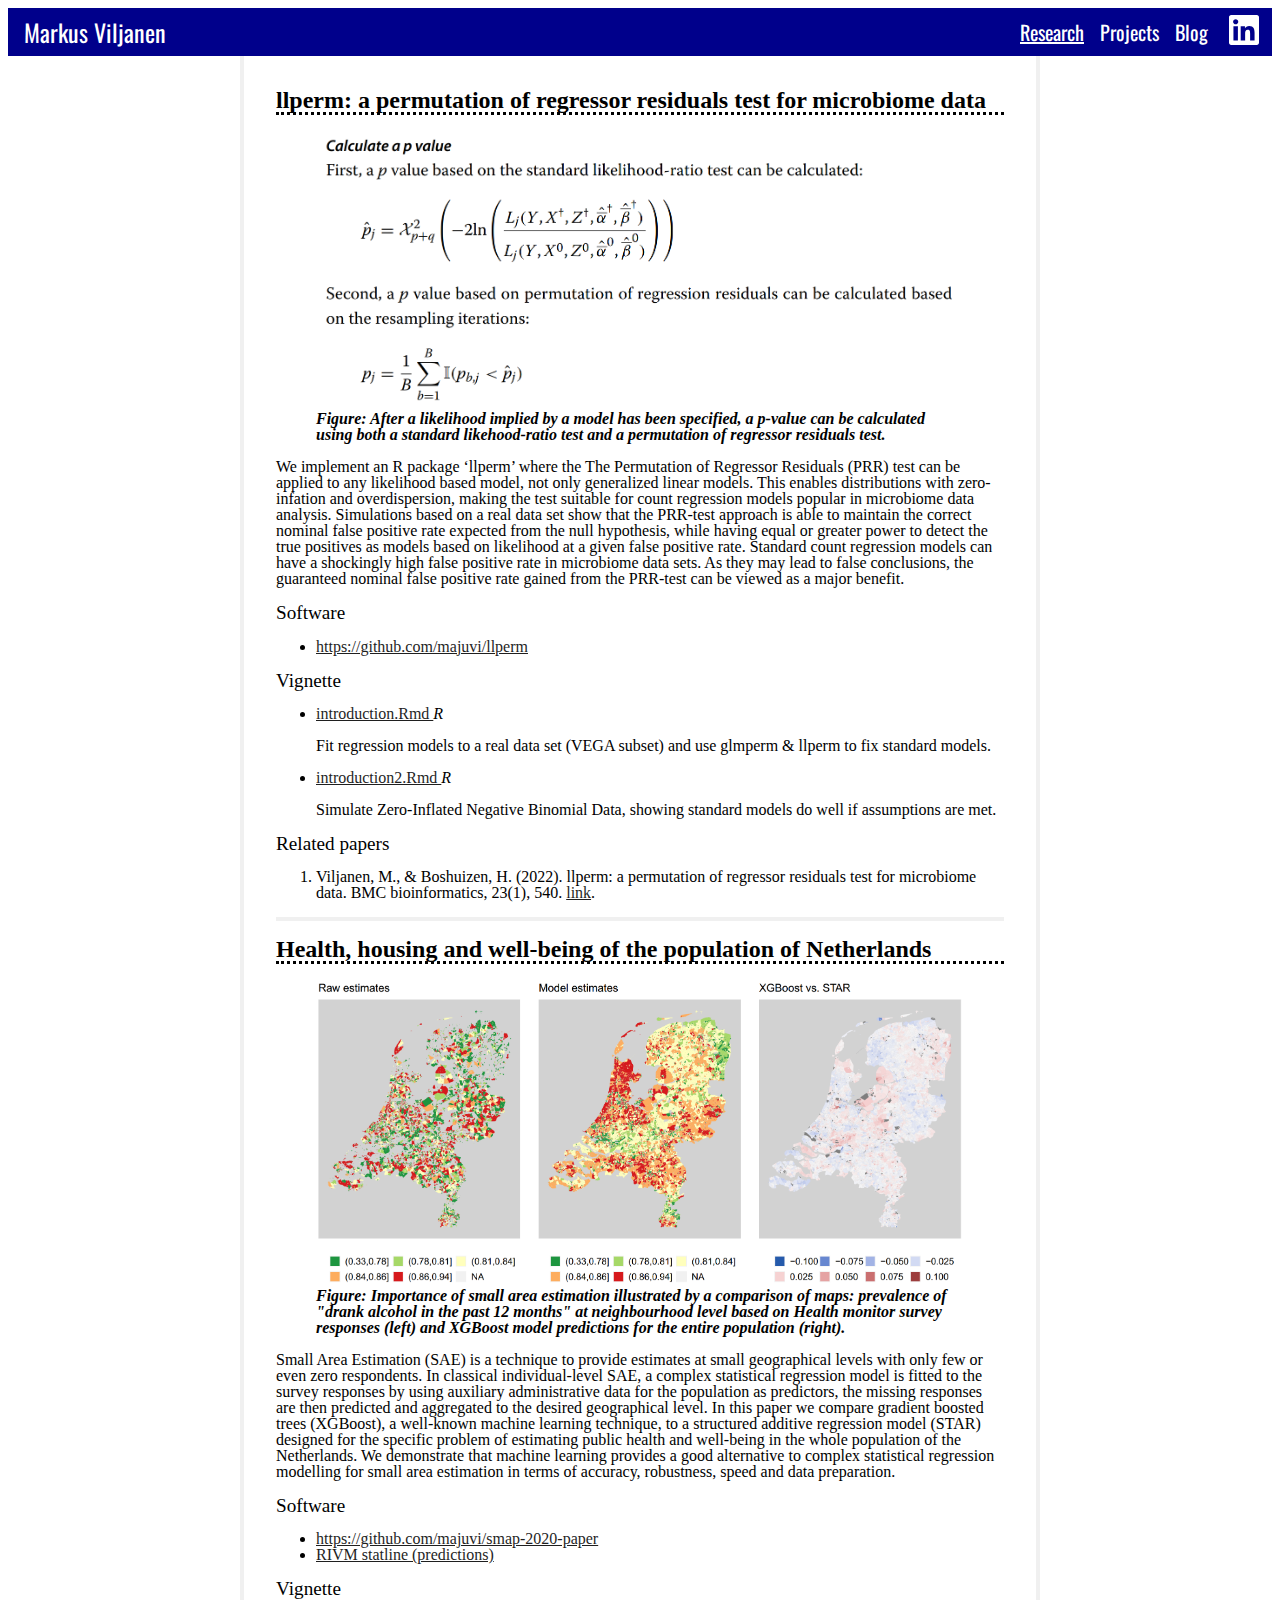
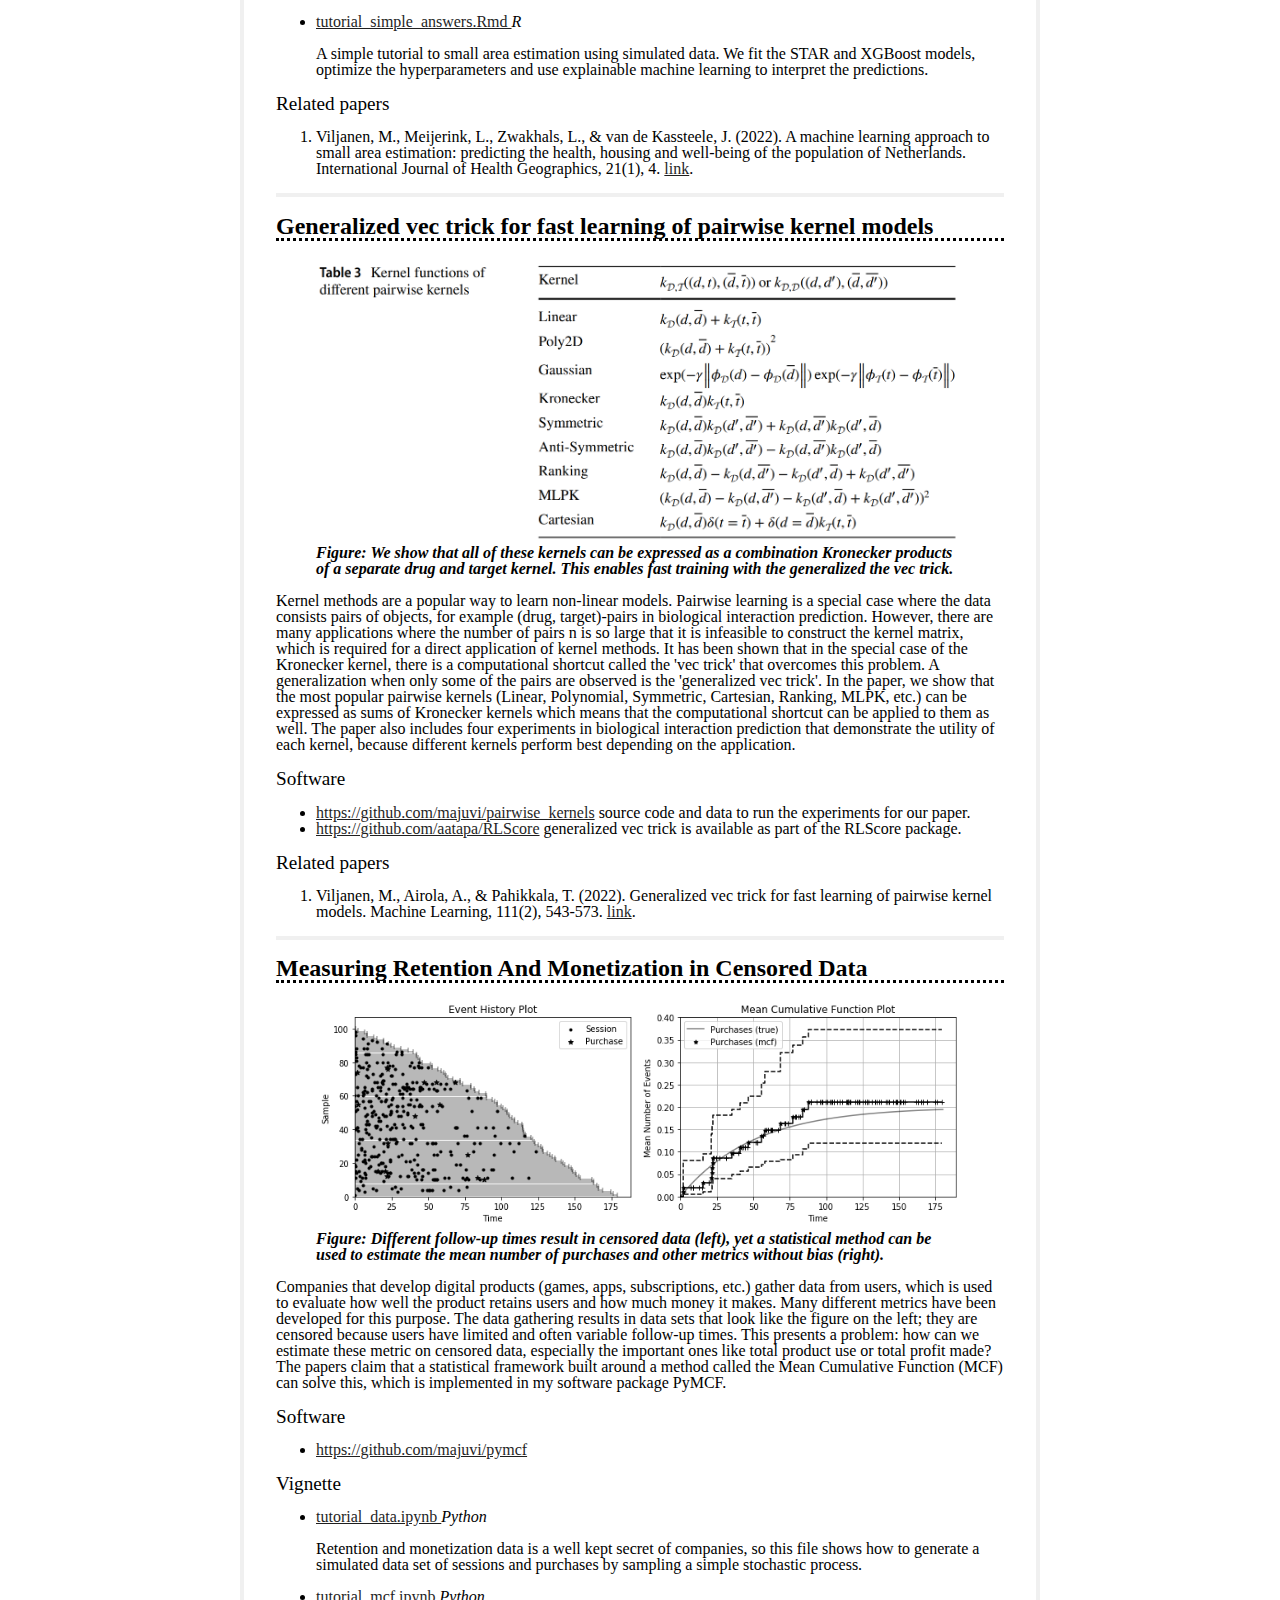
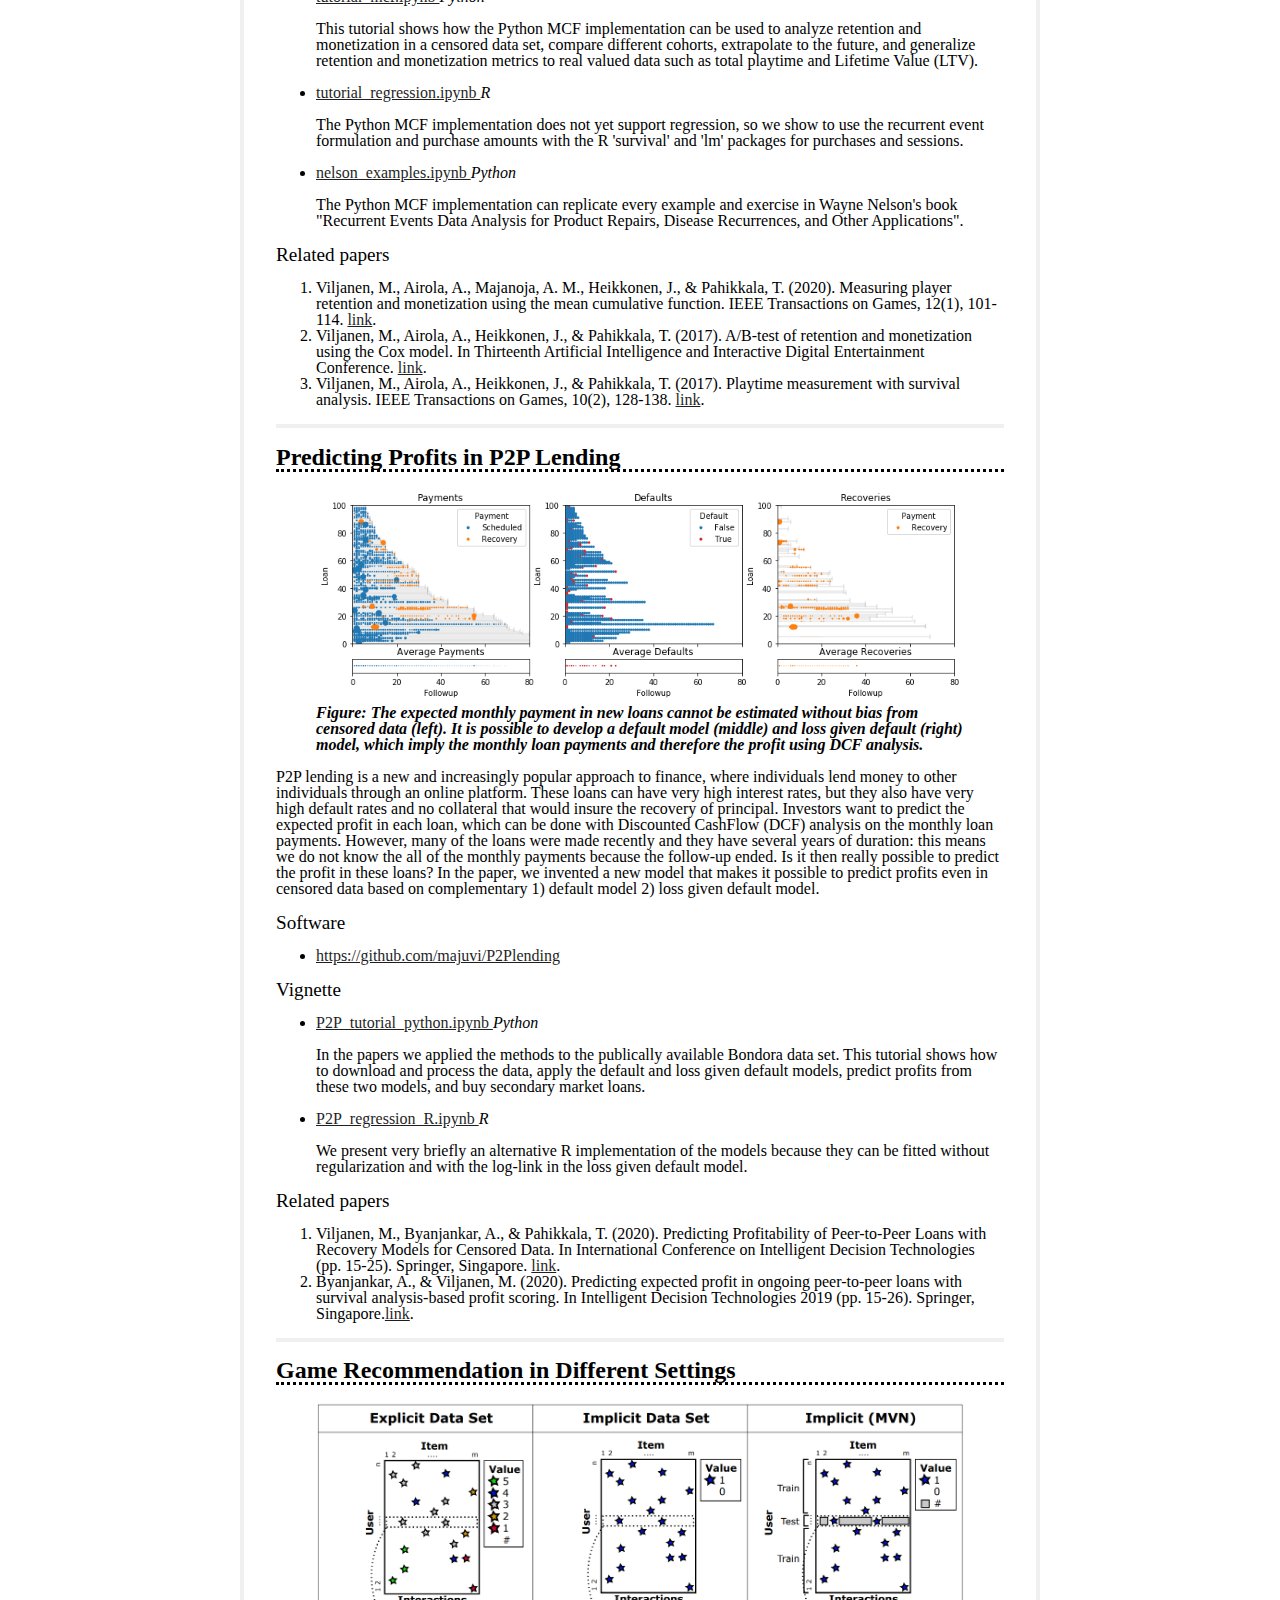
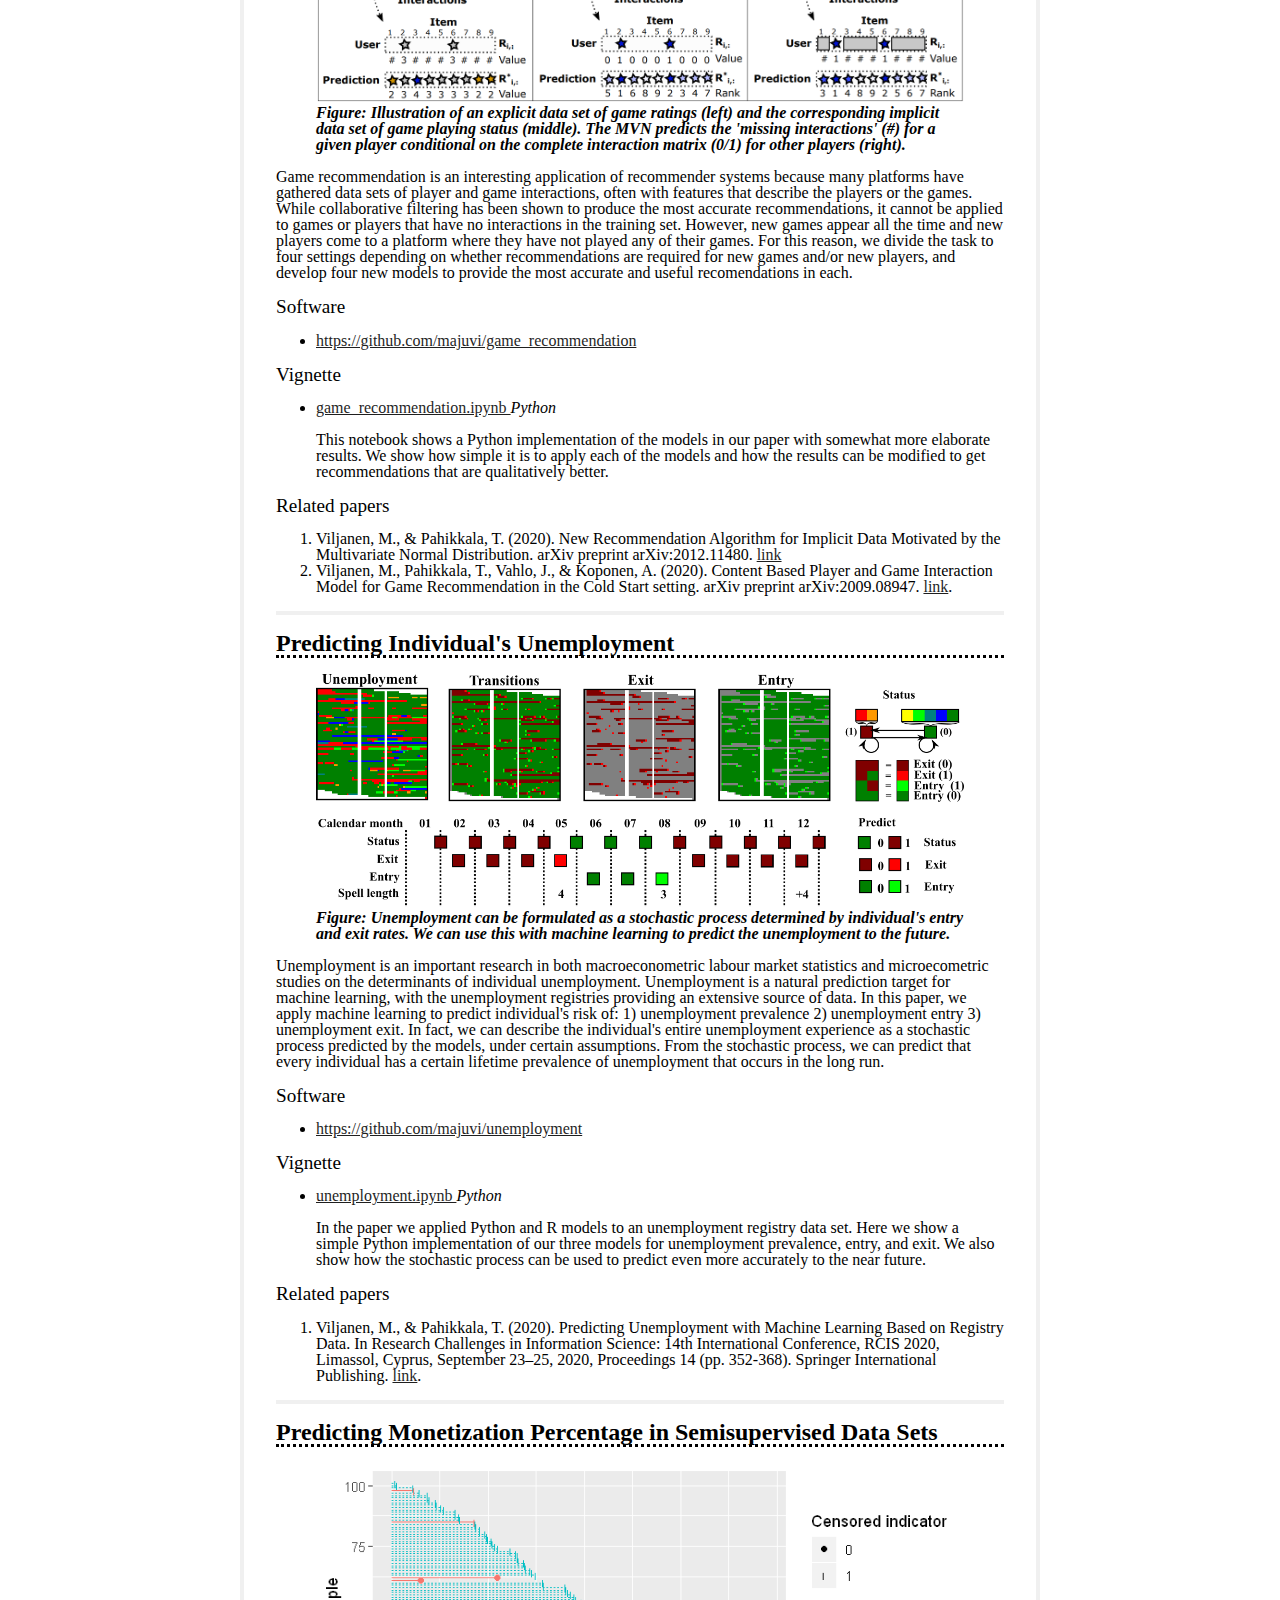
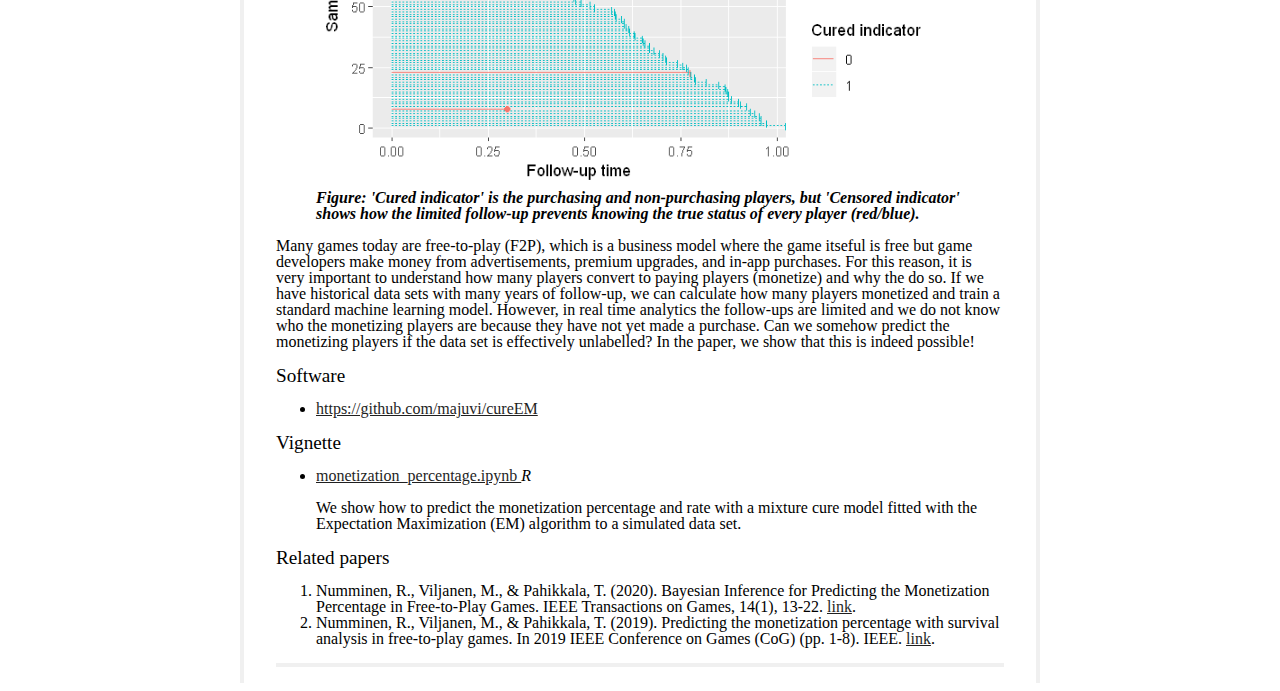
==== research.html @ bbe8283e "First version with 3(+1) pages" ====
<!DOCTYPE html>
<html lang="en">
 <head>
    <link
        href="http://fonts.googleapis.com/css?family=Oswald:700"
        rel="stylesheet"
        type="text/css"
    />
    <meta charset="utf-8" />
    <title>Markus Viljanen</title>
    <meta name="viewport" content="width=device-width" />
    <link rel="stylesheet" href="css/styles.css" />
 </head>
 <body>
    <header class="header">
        <nav class="navbar">
            <a class="navbar_home" href="index.html">Markus Viljanen</a>
            <a class="navbar_link navbar_chosen" href="research.html">Research</a>
            <a class="navbar_link" href="projects.html">Projects</a>
            <a class="navbar_link" href="blog.html">Blog</a>
            <a class="navbar_img" href="https://linkedin.com">
                <svg class="svg-icon" width="2.5rem" height="2.5rem" aria-hidden="true" role="img" focusable="false" viewBox="0 0 24 24" version="1.1" xmlns="http://www.w3.org/2000/svg" xmlns:xlink="http://www.w3.org/1999/xlink">
                    <path d="M19.7,3H4.3C3.582,3,3,3.582,3,4.3v15.4C3,20.418,3.582,21,4.3,21h15.4c0.718,0,1.3-0.582,1.3-1.3V4.3 C21,3.582,20.418,3,19.7,3z M8.339,18.338H5.667v-8.59h2.672V18.338z M7.004,8.574c-0.857,0-1.549-0.694-1.549-1.548 c0-0.855,0.691-1.548,1.549-1.548c0.854,0,1.547,0.694,1.547,1.548C8.551,7.881,7.858,8.574,7.004,8.574z M18.339,18.338h-2.669 v-4.177c0-0.996-0.017-2.278-1.387-2.278c-1.389,0-1.601,1.086-1.601,2.206v4.249h-2.667v-8.59h2.559v1.174h0.037 c0.356-0.675,1.227-1.387,2.526-1.387c2.703,0,3.203,1.779,3.203,4.092V18.338z"></path>
                </svg>
            </a>

        </nav>
    
    </header>
    <main>

        <!--
        <section id="project_joint" class="project">
            <h1 class="project_title">A joint model for the estimation of species distributions and environmental characteristics from point-referenced data </h1>
            <figure>
                <img class="project_img" src="img/bayes.png" alt=""/>
                <figcaption class="project_caption"> Figure: Graphical representation of the nested hierarchical Bayesian model. </figcaption>
            </figure>
            <p>
                Predicting and explaining species occurrence using environmental characteristics is essential for nature conservation and management, especially for rare species that are under threat from climate change, acidification and eutrophication. Species distribution models consider species occurrence as the dependent variable and environmental conditions as the independent variables. Suitable conditions are estimated based on a sample of species observations, where one assumes that the underlying environmental conditions are known. This is not always the case, which requires a two-stage approach, predicting the missing environmental factors before a species distribution model is fitted. However, treating the predicted independent variables as accurate surveys of the environmental conditions at a specific point does not take into account prediction uncertainty or consider that the species occurrence may inform us about the environmental variables. To address both issues, we present a joint hierarchical Bayesian model where models for the environmental variables, rather than a set of predicted values, are input to the species distribution model. All models are fitted together based only on point-referenced observations, which results in a correct propagation of uncertainty. This produces maps for all variables and abiotic associations that differ from the standard two-stage approach. 
            </p>

            <h2 class="project_subtitle">Software</h2>
            <ul class="project_repos">
                <li> <a href="https://github.com/rivm-syso/spr-poc-uncertainty-mapping"> <span class="project_repo">https://github.com/rivm-syso/spr-poc-uncertainty-mapping</span></a></li>
                <li>
                    <a href="https://zenodo.org/record/8275717"> <span class="project_repo"> 10.5281/zenodo.8275717</span></a> 
                    <a href="https://zenodo.org/record/8261504"> <span class="project_repo"> 10.5281/zenodo.8261503</span></a>
                </li>
            </ul>
            <h2 class="project_subtitle">Related papers</h2>
          <ol class="project_references">
              <li>Viljanen, M., Tostrams, L., Schoffelen, N., van de Kassteele, J., Marshall, L., Moens, M., Beukema, W., &amp; Wamelink, W. (2023). A joint model for the estimation of species distributions and environmental characteristics from point-referenced data. <i>to appear</i> <a href="">link</a>.</li>
          </ol>
        </section>
        
        <section id="project_toxic" class="project">

            <h1 class="project_title">What is the Toxicity of a Given Chemical for a Given Species? </h1>
            <figure>
                <img class="project_img" src="img/fmnn.png" alt=""/>
                <figcaption class="project_caption"> Figure: Learning low-rank interactions between species and chemicals using factorization machines (left) and neural-networks (right), which can be used to complete the matrix.</figcaption>
            </figure>
            <p>
                Ecotoxicological safety assessment of chemicals requires toxicity data on multiple species, despite the general desire of minimizing animal testing. Accurate predictive models, specifically machine learning (ML), can provide an alternative. We develop models to predict LC50-values based on experimental data covering 2431 organic chemicals and 1506 aquatic species from the ECOTOX-database. Several well-known ML techniques were evaluated and a new ML model was developed, inspired by recommender systems. Matrix completion can be used to very accurately fill the missing experiments based on learning low-rank interactions between species and chemicals. This model can be extended to predict new chemicals without any data using chemical features and their interactions with species. The resulting simple linear model, i.e. factorization machine, can match complex, well-tuned ML approaches.
            </p>
            <h2 class="project_subtitle">Software</h2>
            <ul class="project_repos">
                <li> <a href="https://github.com/majuvi/predictive_toxicology"> <span class="project_repo">https://github.com/majuvi/predictive_toxicology </span></a></li>
            </ul>
            <h2 class="project_subtitle">Related papers</h2>
          <ol class="project_references">
              <li>Viljanen, M., Minnema, J., N.H. Wassenaar, P., Rorije, E., &amp; Peijnenburg, W. (2023). What is the Ecotoxicity of a Given Chemical for a Given Aquatic Species? Predicting Interactions between Species and Chemicals using Recommender System Techniques. SAR and QSAR in Environmental Research. <i>to appear</i>.</li>
              <li>Schlender, T., Viljanen, M., van Rijn, J. N., Mohr, F., Peijnenburg, W. J., Hoos, H. H., ... &amp; Wong, A. (2023). The Bigger Fish: A Comparison of Meta-Learning QSAR Models on Low-Resourced Aquatic Toxicity Regression Tasks. Environmental Science & Technology. <a href="https://pubs.acs.org/doi/full/10.1021/acs.est.3c00334">link</a></li>
          </ol>
        </section>
        -->

        <section id="project_llperm" class="project">

            <h1 class="project_title">llperm: a permutation of regressor residuals test for microbiome data </h1>
            <figure>
                <img class="project_img" src="img/permutation.png" alt="Standard p-values vs. permutation of regression residuals p-values"/>
                <figcaption class="project_caption"> Figure: After a likelihood implied by a model has been specified, a p-value can be calculated using both a standard likehood-ratio test and a permutation of regressor residuals test. </figcaption>
            </figure>
            <p>
                We implement an R package ‘llperm’ where the The Permutation of Regressor Residuals (PRR) test can be applied to any likelihood based model, not only generalized linear models. This enables distributions with zero-infation and overdispersion, making the test suitable for count regression models popular in microbiome data analysis. Simulations based on a real data set show that the PRR-test approach is able to maintain the correct nominal false positive rate expected from the null hypothesis, while having equal or greater power to detect the true positives as models based on likelihood at a given false positive rate. Standard count regression models can have a shockingly high false positive rate in microbiome data sets. As they may lead to false conclusions, the guaranteed nominal false positive rate gained from the PRR-test can be viewed as a major benefit.
            </p>
            <h2 class="project_subtitle">Software</h2>
            <ul class="project_repos">
                <li> <a href="https://github.com/majuvi/llperm"> <span class="project_repo">https://github.com/majuvi/llperm </span></a></li>
            </ul>

            <h2 class="project_subtitle">Vignette</h2>
            <ul class="project_examples">
             <li><a href="https://github.com/majuvi/llperm/blob/main/vignettes/introduction.Rmd"> introduction.Rmd </a> <span class="project_lang">R</span>
                <p> Fit regression models to a real data set (VEGA subset) and use glmperm &amp; llperm to fix standard models. </p>
             </li>
             <li><a href="https://github.com/majuvi/llperm/blob/main/vignettes/introduction2.Rmd"> introduction2.Rmd </a> <span class="project_lang">R</span>
                <p> Simulate Zero-Inflated Negative Binomial Data, showing standard models do well if assumptions are met. </p>
             </li>
            </ul>
            <h2 class="project_subtitle">Related papers</h2>
          <ol class="project_references">
              <li>Viljanen, M., &amp; Boshuizen, H. (2022). llperm: a permutation of regressor residuals test for microbiome data. BMC bioinformatics, 23(1), 540. <a href="https://link.springer.com/article/10.1186/s12859-022-05088-w">link</a>.</li>
          </ol>
        </section>

        <section id="project_smap" class="project">
            <h1 class="project_title">Health, housing and well-being of the population of Netherlands
            </h1>
            <figure>
                <img class="project_img" src="img/smap.png" alt="Maps of raw data and XGBoost predicted prevalences in the Netherlands"/>
                <figcaption class="project_caption"> Figure: Importance of small area estimation illustrated by a comparison of maps: prevalence of "drank alcohol in the past 12 months" at neighbourhood level based
                    on Health monitor survey responses (left) and XGBoost model predictions for the entire population (right). </figcaption>
            </figure>
            <p>
                Small Area Estimation (SAE) is a technique to provide estimates at small geographical levels with only few or even zero respondents. In classical individual-level SAE, a complex statistical regression model is fitted to the survey responses by using auxiliary administrative data for the population as predictors, the missing responses are then predicted and aggregated to the desired geographical level. In this paper we compare gradient boosted trees (XGBoost), a well-known machine learning technique, to a structured additive regression model (STAR) designed for the specific problem of estimating public health and well-being in the whole population of the Netherlands. We demonstrate that machine learning provides a good alternative to complex statistical regression modelling for small area estimation in terms of accuracy, robustness, speed and data preparation. 
            </p>
            <h2 class="project_subtitle">Software</h2>
            <ul class="project_repos">
                <li> <a href="https://github.com/majuvi/smap-2020-paper"> <span class="project_repo">https://github.com/majuvi/smap-2020-paper </span></a></li>
                <li> <a href="https://statline.rivm.nl/#/RIVM/nl/dataset/50090NED"> <span class="project_repo">RIVM statline (predictions)</span></a></li>
            </ul>

            <h2 class="project_subtitle">Vignette</h2>
            <ul class="project_examples">
             <li><a href="https://github.com/majuvi/SIM-ML-2022-tutorial/blob/master/SMAP/tutorial_simple_answers.Rmd"> tutorial_simple_answers.Rmd </a> <span class="project_lang">R</span>
                <p> A simple tutorial to small area estimation using simulated data. We fit the STAR and XGBoost models, optimize the hyperparameters and use explainable machine learning to interpret the predictions. </p>
             </li>
            </ul>
            <h2 class="project_subtitle">Related papers</h2>
          <ol class="project_references">
              <li>Viljanen, M., Meijerink, L., Zwakhals, L., &amp; van de Kassteele, J. (2022). A machine learning approach to small area estimation: predicting the health, housing and well-being of the population of Netherlands. International Journal of Health Geographics, 21(1), 4. <a href="https://link.springer.com/article/10.1186/s12942-022-00304-5">link</a>.</li>
          </ol>
        </section>

        <section id="project_pairwise" class="project">
            <h1 class="project_title">Generalized vec trick for fast learning of pairwise kernel models
            </h1>
            <figure>
                <img class="project_img" src="img/kernels.png" alt="Kernel functions of different pairwise kernels"/>
                <figcaption class="project_caption"> Figure: We show that all of these kernels can be expressed as a combination Kronecker products of a separate drug and target kernel. This enables fast training with the generalized the vec trick.</figcaption>
            </figure>
            <p>
                Kernel methods are a popular way to learn non-linear models. Pairwise learning is a special case where the data consists pairs of objects, for example (drug, target)-pairs in biological interaction prediction. However, there are many applications where the number of pairs n is so large that it is infeasible to construct the kernel matrix, which is required for a direct application of kernel methods. It has been shown that in the special case of the Kronecker kernel, there is a computational shortcut called the 'vec trick' that overcomes this problem. A generalization when only some of the pairs are observed is the 'generalized vec trick'. In the paper, we show that the most popular pairwise kernels (Linear, Polynomial, Symmetric, Cartesian, Ranking, MLPK, etc.) can be expressed as sums of Kronecker kernels which means that the computational shortcut can be applied to them as well. The paper also includes four experiments in biological interaction prediction that demonstrate the utility of each kernel, because different kernels perform best depending on the application.
            </p>
            <h2 class="project_subtitle">Software</h2>
            <ul class="project_repos">
                <li> <a href="https://github.com/majuvi/pairwise_kernels"> <span class="project_repo">https://github.com/majuvi/pairwise_kernels</span></a> source code and data to run the experiments for our paper.</li>
                <li> <a href="https://github.com/aatapa/RLScore"> <span class="project_repo">https://github.com/aatapa/RLScore</span></a> generalized vec trick is available as part of the RLScore package. </li>
            </ul>

            <h2 class="project_subtitle">Related papers</h2>
          <ol class="project_references">
              <li>Viljanen, M., Airola, A., &amp; Pahikkala, T. (2022). Generalized vec trick for fast learning of pairwise kernel models. Machine Learning, 111(2), 543-573. <a href="https://link.springer.com/article/10.1007/s10994-021-06127-y">link</a>.</li>
          </ol>
        </section>

        <section id="project_mcf" class="project">

            <h1 class="project_title">Measuring Retention And Monetization in Censored Data</h1>
            <figure>
                <img class="project_img" src="img/example.png" alt="MCF example where the mean number of purchases is estimated from censored data"/>
                <figcaption class="project_caption"> Figure: Different follow-up times result in censored data (left), yet a statistical method can be used to estimate the mean number of purchases and other metrics without bias (right). </figcaption>
            </figure>
            <p>
                Companies that develop digital products (games, apps, subscriptions, etc.) gather data from users, which is used to evaluate how well the product retains users and how much money it makes. Many different metrics have been developed for this purpose. The data gathering results in data sets that look like the figure on the left; they are censored because users have limited and often variable follow-up times. This presents a problem: how can we estimate these metric on censored data, especially the important ones like total product use or total profit made? The papers claim that a statistical framework built around a method called the Mean Cumulative Function (MCF) can solve this, which is implemented in my software package PyMCF. 
            </p>
            <h2 class="project_subtitle">Software</h2>
            <ul class="project_repos">
                <li> <a href="https://github.com/majuvi/pymcf"> <span class="project_repo">https://github.com/majuvi/pymcf </span></a></li>
            </ul>

            <h2 class="project_subtitle">Vignette</h2>
            <ul class="project_examples">
             <li><a href="https://github.com/majuvi/PyMCF/blob/master/tutorial_data.ipynb"> tutorial_data.ipynb </a> <span class="project_lang">Python</span>
                <p>Retention and monetization data is a well kept secret of companies, so this file shows how to generate a simulated data set of sessions and purchases by sampling a simple stochastic process. </p>
             </li>
             <li><a href="https://github.com/majuvi/PyMCF/blob/master/tutorial_mcf.ipynb"> tutorial_mcf.ipynb </a> <span class="project_lang">Python</span>
                <p> This tutorial shows how the Python MCF implementation can be used to analyze retention and monetization in a censored data set, compare different cohorts, extrapolate to the future, and generalize retention and monetization metrics to real valued data such as total playtime and Lifetime Value (LTV).</p>
             </li>
             <li><a href="https://github.com/majuvi/PyMCF/blob/master/tutorial_regression.ipynb"> tutorial_regression.ipynb </a> <span class="project_lang">R</span>
                <p> The Python MCF implementation does not yet support regression, so we show to use the recurrent event formulation and purchase amounts with the R 'survival' and 'lm' packages for purchases and sessions.</p>
             </li>
             <li><a href="https://github.com/majuvi/PyMCF/blob/master/nelson_examples.ipynb"> nelson_examples.ipynb </a> <span class="project_lang">Python</span>
                <p> The Python MCF implementation can replicate every example and exercise in Wayne Nelson's book "Recurrent Events Data Analysis for Product Repairs, Disease Recurrences, and Other Applications".</p>
             </li>
            </ul>
            <h2 class="project_subtitle">Related papers</h2>
          <ol class="project_references">
              <li>Viljanen, M., Airola, A., Majanoja, A. M., Heikkonen, J., &amp; Pahikkala, T. (2020). Measuring player retention and monetization using the mean cumulative function. IEEE Transactions on Games, 12(1), 101-114. <a href="https://ieeexplore.ieee.org/abstract/document/8950075/">link</a>.</li>
              <li>Viljanen, M., Airola, A., Heikkonen, J., &amp; Pahikkala, T. (2017). A/B-test of retention and monetization using the Cox model. In Thirteenth Artificial Intelligence and Interactive Digital Entertainment Conference. <a href="https://aaai.org/ocs/index.php/AIIDE/AIIDE17/paper/view/15816">link</a>.</li>
              <li>Viljanen, M., Airola, A., Heikkonen, J., &amp; Pahikkala, T. (2017). Playtime measurement with survival analysis. IEEE Transactions on Games, 10(2), 128-138. <a href="https://ieeexplore.ieee.org/abstract/document/7982656/">link</a>.</li>
          </ol>
        </section>

        <section id="project_p2p" class="project">
            <h1 class="project_title">Predicting Profits in P2P Lending</h1>
            <figure>
                <img class="project_img" src="img/p2p.png" alt="Example where the defaults and recoveries are estimated from censored P2P lending data"/>
                <figcaption class="project_caption"> Figure: The expected monthly payment in new loans cannot be estimated without bias from censored data (left). It is possible to develop a default model (middle) and loss given default (right) model, which imply the monthly loan payments and therefore the profit using DCF analysis. </figcaption>
            </figure>
            <p>
                P2P lending is a new and increasingly popular approach to finance, where individuals lend money to other individuals through an online platform. These loans can have very high interest rates, but they also have very high default rates and no collateral that would insure the recovery of principal. Investors want to predict the expected profit in each loan, which can be done with Discounted CashFlow (DCF) analysis on the monthly loan payments. However, many of the loans were made recently and they have several years of duration: this means we do not know the all of the monthly payments because the follow-up ended. Is it then really possible to predict the profit in these loans? In the paper, we invented a new model that makes it possible to predict profits even in censored data based on complementary 1) default model 2) loss given default model. 
            </p>
            <h2 class="project_subtitle">Software</h2>
            <ul class="project_repos">
                <li> <a href="https://github.com/majuvi/P2Plending"> <span class="project_repo">https://github.com/majuvi/P2Plending </span></a></li>
            </ul>

            <h2 class="project_subtitle">Vignette</h2>
            <ul class="project_examples">
             <li><a href="https://github.com/majuvi/P2Plending/blob/master/P2P_tutorial_python.ipynb"> P2P_tutorial_python.ipynb </a> <span class="project_lang">Python</span>
                <p> In the papers we applied the methods to the publically available Bondora data set. This tutorial shows how to download and process the data, apply the default and loss given default models, predict profits from these two models, and buy secondary market loans.</p>
             </li>
             <li><a href="https://github.com/majuvi/P2Plending/blob/master/P2P_regression_R.ipynb"> P2P_regression_R.ipynb </a> <span class="project_lang">R</span>
                <p> We present very briefly an alternative R implementation of the models because they can be fitted without regularization and with the log-link in the loss given default model.</p>
             </li>
            </ul>
            <h2 class="project_subtitle">Related papers</h2>
            <ol class="project_references">
                <li>Viljanen, M., Byanjankar, A., &amp; Pahikkala, T. (2020). Predicting Profitability of Peer-to-Peer Loans with Recovery Models for Censored Data. In International Conference on Intelligent Decision Technologies (pp. 15-25). Springer, Singapore. <a href="https://link.springer.com/chapter/10.1007/978-981-15-5925-9_2">link</a>.</li>
                <li>Byanjankar, A., &amp; Viljanen, M. (2020). Predicting expected profit in ongoing peer-to-peer loans with survival analysis-based profit scoring. In Intelligent Decision Technologies 2019 (pp. 15-26). Springer, Singapore.<a href="https://link.springer.com/chapter/10.1007/978-981-13-8311-3_2">link</a>.</li>
          </ol>
        </section>
          
        <section id="project_gamerec" class="project">
            <h1 class="project_title">Game Recommendation in Different Settings</h1>
            <figure>
                <img class="project_img" src="img/mvn.png" alt="Example of different settings of game recommendations"/>
                <figcaption class="project_caption"> Figure:  Illustration of an explicit data set of game ratings (left) and the corresponding implicit data set of game playing status
                    (middle). The MVN predicts the 'missing interactions' (#) for a given player conditional on the complete interaction matrix (0/1) for other players (right). </figcaption>
            </figure>
            <p>
                Game recommendation is an interesting application of recommender systems because many platforms have gathered data sets of player and game interactions, often with features that describe the players or the games. While collaborative filtering has been shown to produce the most accurate recommendations, it cannot be applied to games or players that have no interactions in the training set. However, new games appear all the time and new players come to a platform where they have not played any of their games. For this reason, we divide the task to four settings depending on whether recommendations are required for new games and/or new players, and develop four new models to provide the most accurate and useful recomendations in each.
            </p>
            <h2 class="project_subtitle">Software</h2>
            <ul class="project_repos">
                <li> <a href="https://github.com/majuvi/game_recommendation"> <span class="project_repo">https://github.com/majuvi/game_recommendation </span></a></li>
            </ul>

            <h2 class="project_subtitle">Vignette</h2>
            <ul class="project_examples">
             <li><a href="https://github.com/majuvi/game_recommendation/blob/master/game_recommendation.ipynb"> game_recommendation.ipynb </a> <span class="project_lang">Python</span>
                <p> This notebook shows a Python implementation of the models in our paper with somewhat more elaborate results. We show how simple it is to apply each of the models and how the results can be modified to get recommendations that are qualitatively better.</p>
             </li>
            </ul>
            <h2 class="project_subtitle">Related papers</h2>
            <ol class="project_references">
                <li>Viljanen, M., & Pahikkala, T. (2020). New Recommendation Algorithm for Implicit Data Motivated by the Multivariate Normal Distribution. arXiv preprint arXiv:2012.11480. <a href="https://arxiv.org/abs/2012.11480">link</a></li>
                <li>Viljanen, M., Pahikkala, T., Vahlo, J., &amp; Koponen, A. (2020). Content Based Player and Game Interaction Model for Game Recommendation in the Cold Start setting. arXiv preprint arXiv:2009.08947. <a href="https://arxiv.org/pdf/2009.08947.pdf">link</a>.</li>
            </ol>
        </section>

        <section id="project_unemployment" class="project">
            <h1 class="project_title">Predicting Individual's Unemployment</h1>
            <figure>
                <img class="project_img" src="img/markov.png" alt="Example where unemployment is a stochastic process determined by entry and exit rates"/>
                <figcaption class="project_caption"> Figure: Unemployment can be formulated as a stochastic process determined by individual's entry and exit rates. We can use this with machine learning to predict the unemployment to the future. </figcaption>
            </figure>
            <p>
                Unemployment is an important research in both macroeconometric labour market statistics and microecometric studies on the determinants of individual unemployment. Unemployment is a natural prediction target for machine learning, with the unemployment registries providing an extensive source of data. In this paper, we apply machine learning to predict individual's risk of: 1) unemployment prevalence 2) unemployment entry 3) unemployment exit. In fact, we can describe the individual's entire unemployment experience as a stochastic process predicted by the models, under certain assumptions. From the stochastic process, we can predict that every individual has a certain lifetime prevalence of unemployment that occurs in the long run. 
            </p>
            <h2 class="project_subtitle">Software</h2>
            <ul class="project_repos">
                <li> <a href="https://github.com/majuvi/unemployment"> <span class="project_repo">https://github.com/majuvi/unemployment </span></a></li>
            </ul>

            <h2 class="project_subtitle">Vignette</h2>
            <ul class="project_examples">
             <li><a href="https://github.com/majuvi/unemployment/blob/master/unemployment.ipynb"> unemployment.ipynb </a> <span class="project_lang">Python</span>
                <p> In the paper we applied Python and R models to an unemployment registry data set. Here we show a simple Python implementation of our three models for unemployment prevalence, entry, and exit. We also show how the stochastic process can be used to predict even more accurately to the near future.</p>
             </li>
            </ul>
            <h2 class="project_subtitle">Related papers</h2>
            <ol class="project_references">
                <li>Viljanen, M., &amp; Pahikkala, T. (2020). Predicting Unemployment with Machine Learning Based on Registry Data.  In Research Challenges in Information Science: 14th International Conference, RCIS 2020, Limassol, Cyprus, September 23–25, 2020, Proceedings 14 (pp. 352-368). Springer International Publishing. <a href="https://link.springer.com/chapter/10.1007/978-3-030-50316-1_21">link</a>.</li>
            </ol>
        </section>
        
        <section id="project_percentage" class="project">
            <h1 class="project_title">Predicting Monetization Percentage in Semisupervised Data Sets</h1>
            <figure>
                <img class="project_img" src="img/data_simulated.png" alt="Example where the monetization rate is estimated from censored and unlabelled data"/>
                <figcaption class="project_caption"> Figure: 'Cured indicator' is the purchasing and non-purchasing players, but 'Censored indicator' shows how the limited follow-up prevents knowing the true status of every player (red/blue). </figcaption>
            </figure>
            <p>
                Many games today are free-to-play (F2P), which is a business model where the game itseful is free but game developers make money from advertisements, premium upgrades, and in-app purchases. For this reason, it is very important to understand how many players convert to paying players (monetize) and why the do so. If we have historical data sets with many years of follow-up, we can calculate how many players monetized and train a standard machine learning model. However, in real time analytics the follow-ups are limited and we do not know who the monetizing players are because they have not yet made a purchase. Can we somehow predict the monetizing players if the data set is effectively unlabelled? In the paper, we show that this is indeed possible! 
            </p>
            <h2 class="project_subtitle">Software</h2>
            <ul class="project_repos">
                <li> <a href="https://github.com/majuvi/cureEM"> <span class="project_repo">https://github.com/majuvi/cureEM </span></a></li>
            </ul>

            <h2 class="project_subtitle">Vignette</h2>
            <ul class="project_examples">
             <li><a href="https://github.com/majuvi/cureEM/blob/master/monetization_percentage.ipynb"> monetization_percentage.ipynb </a> <span class="project_lang">R</span>
                <p> We show how to predict the monetization percentage and rate with a mixture cure model fitted with the Expectation Maximization (EM) algorithm to a simulated data set.</p>
             </li>
            </ul>
            <h2 class="project_subtitle">Related papers</h2>
            <ol class="project_references">
                <li>Numminen, R., Viljanen, M., &amp; Pahikkala, T. (2020). Bayesian Inference for Predicting the Monetization Percentage in Free-to-Play Games. IEEE Transactions on Games, 14(1), 13-22. <a href="https://ieeexplore.ieee.org/abstract/document/9160858">link</a>.</li>
                <li>Numminen, R., Viljanen, M., &amp; Pahikkala, T. (2019). Predicting the monetization percentage with survival analysis in free-to-play games. In 2019 IEEE Conference on Games (CoG) (pp. 1-8). IEEE. <a href="https://ieeexplore.ieee.org/abstract/document/8848045">link</a>.</li>
            </ol>
        </section>
    </main>

 </body>
</html>
---- css/styles.css ----
* {
    box-sizing: border-box;
}

h1,
h2,
h3 {
    font-weight: 400;
}

main {
	padding: 1rem .5rem;
	font-size: 1rem;
	line-height: 1;
	max-width: 50rem;
	margin: 0 auto;
	color: #000000;
}

img {
	max-width: 100%;
}

a {
	color: #1f1f1f;
}


.navbar {
	background-color: #00008B;
	font-family: "Oswald", sans-serif;
	min-height: 3rem;
	display: flex;
	flex-flow: row wrap;
	align-items: center;
	justify-content: center;
	padding: 0 0 0 1rem;
}
.navbar_link, .navbar_home {
 color: #ffffff;
 text-decoration: none;
}
.navbar_link {
 font-size: 1.25rem;
 margin-right: 1rem;
}
.navbar_chosen {
 text-decoration-line: underline;
}   
.navbar_home {
 flex: 0 0 100%;
 font-size:1.5rem;
 margin-right: auto;
}
.navbar_img {
 fill: #ffffff;
 margin-right: 0.5rem;
}   

.project {
	border-bottom: 4px solid #F0F0F0;
}

.project_title {
	border-bottom-style: dotted;
	font-size: 1.5rem;
	font-weight: bold;
}

.project_subtitle {
	font-size: 1.2rem;
}

.project_caption {
	font-weight: bold;
	font-style: oblique;
}

.project_lang {
	font-style: oblique;
}

.container {
	display: flex;
	flex-flow: row wrap;
	align-items: center;
	justify-content: center;
	width: 100%;
  }

.profile_img {
	width: 30%;
}

.quote {
	font-size: 1.5rem;
	font-style: oblique;
    text-align:center;
    color:#000080;
    margin-left: 3rem;
    margin-right: 3rem;
	width: 70%;
}

.quote {
	font-size: 1.5rem;
	font-style: oblique;
    text-align:center;
    color:#000080;
    margin-left: 3rem;
    margin-right: 3rem;
	width: 70%;
}

.art{
	font-size: 1.2rem;
	font-style: oblique;
    text-align:center;
    color:#000080;
}
	
@media screen and (min-width: 50rem) {
	
	.navbar {
		flex-flow: row nowrap;
	}
	.navbar_home {
		flex: 1;
	   }

	.container {
		flex-flow: row nowrap;
	}

	main {
		border-left: 4px solid #F0F0F0;
		border-right: 4px solid #F0F0F0;
		padding: 1rem 2rem;
	}
}
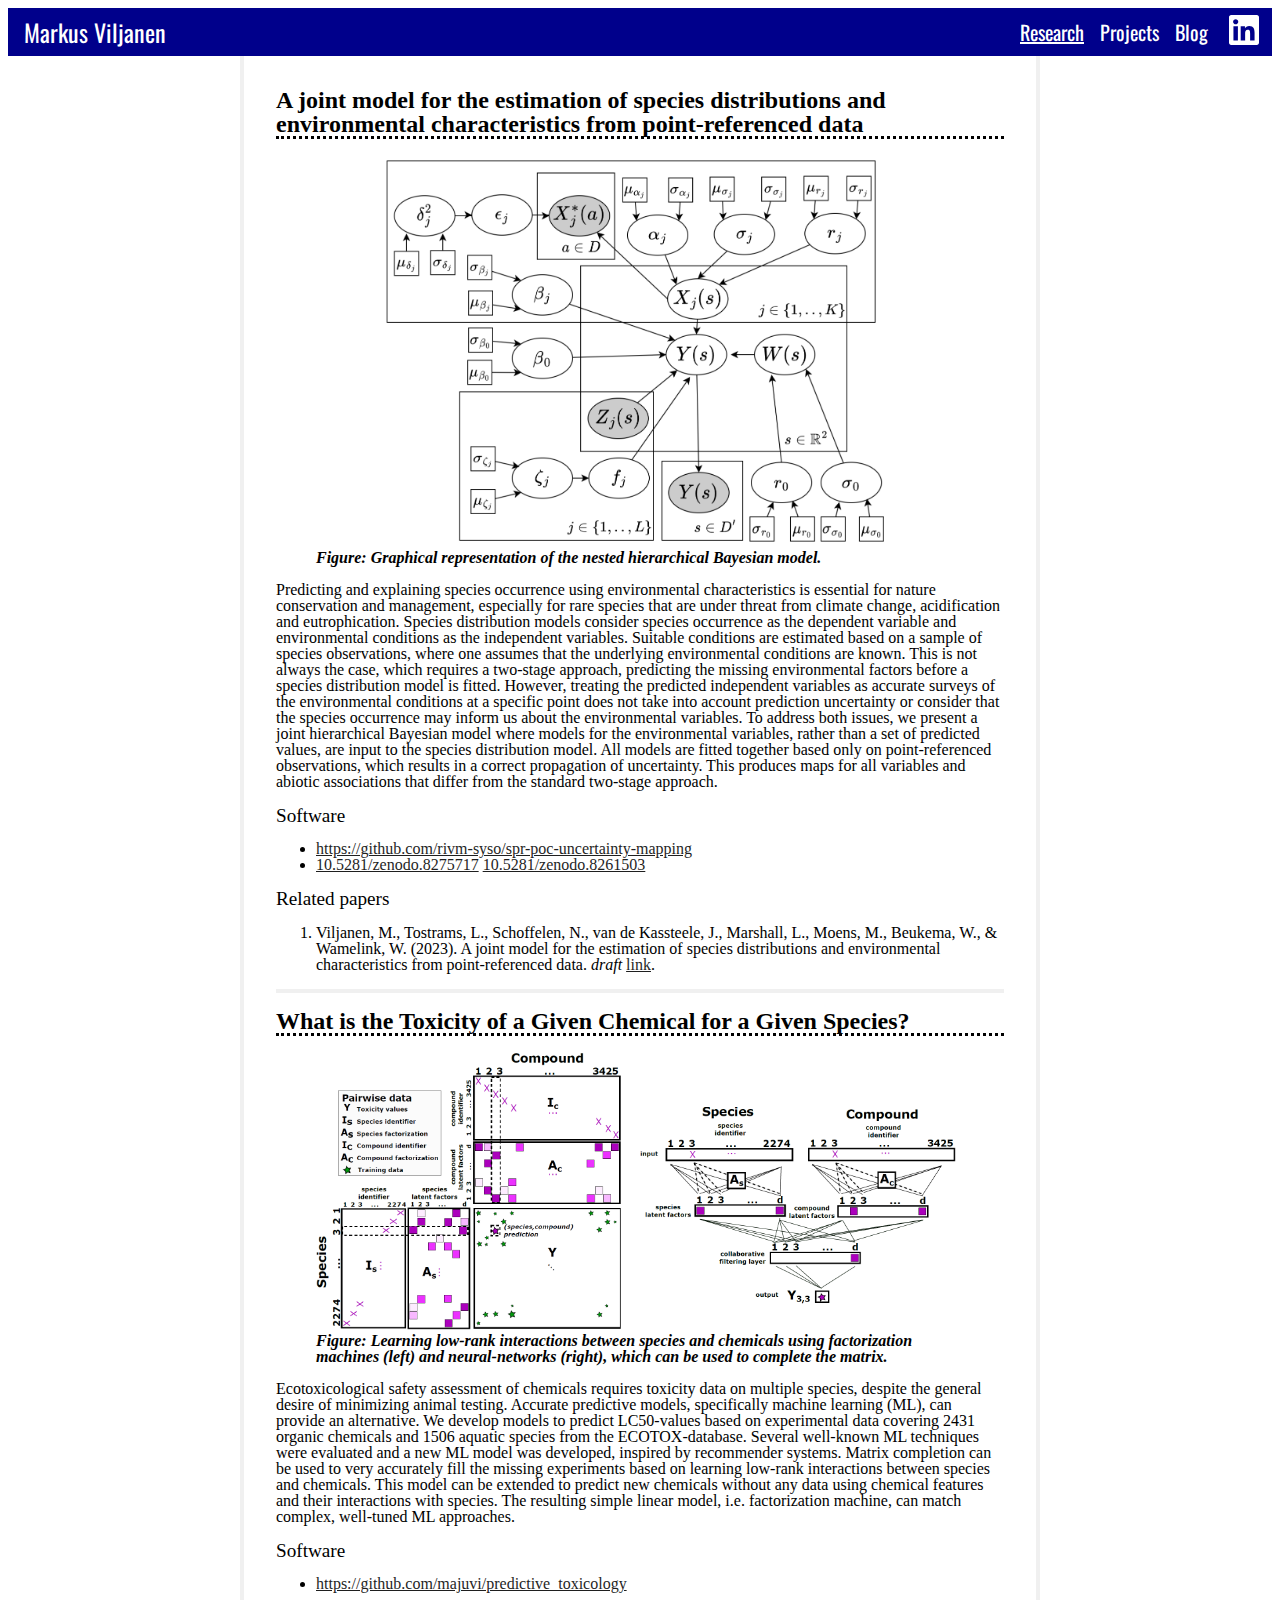
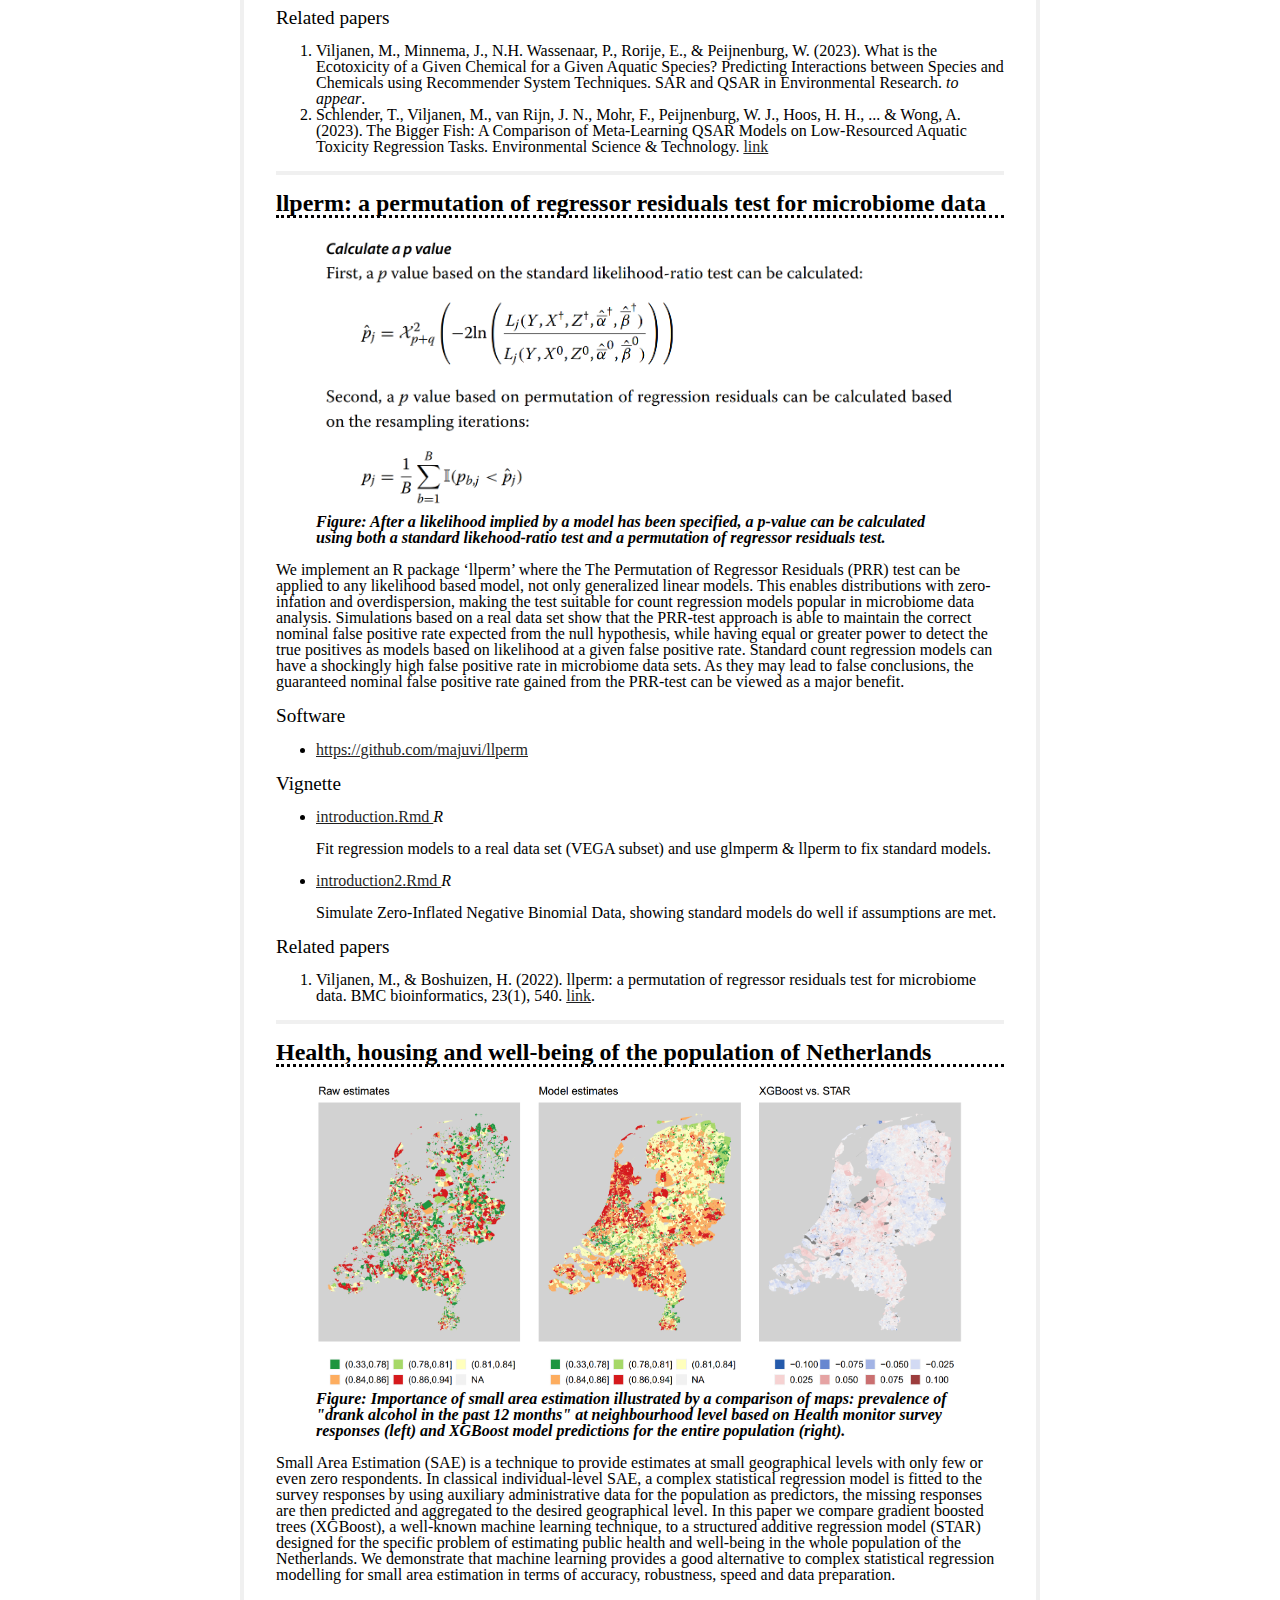
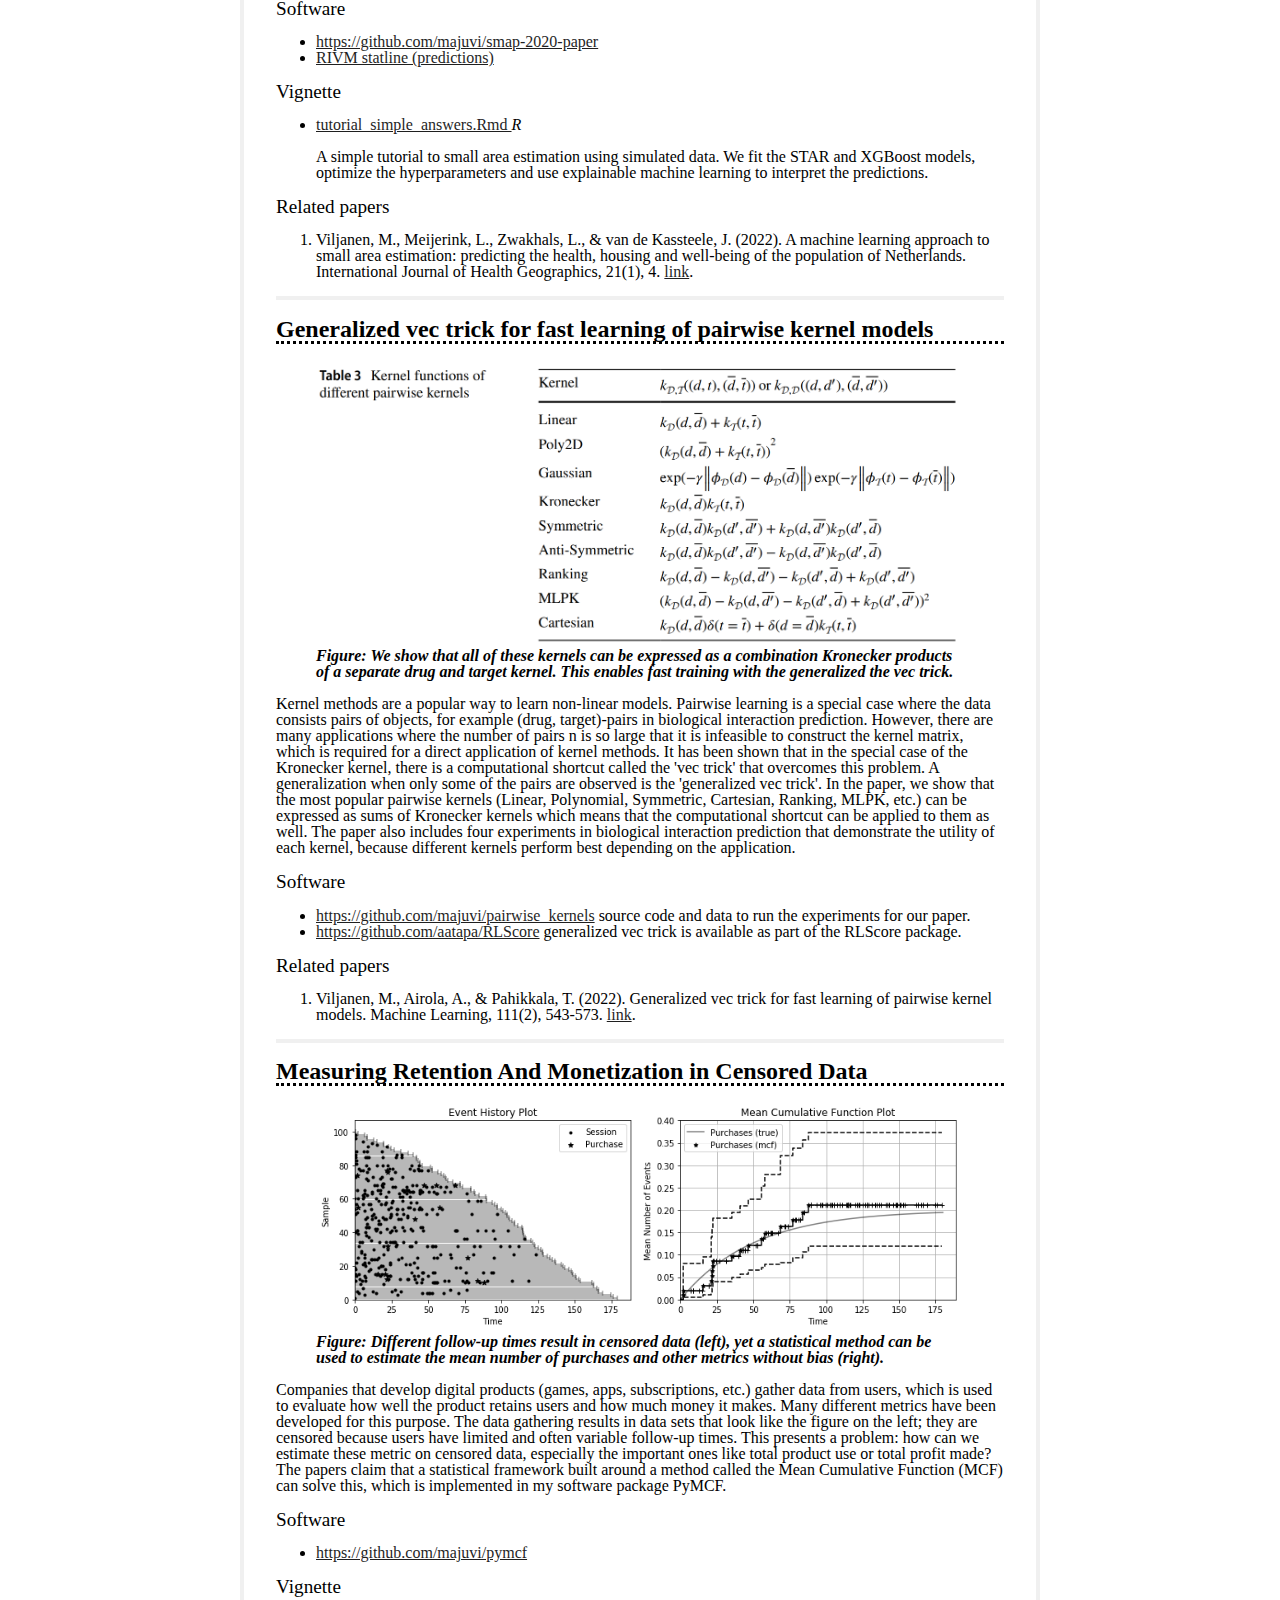
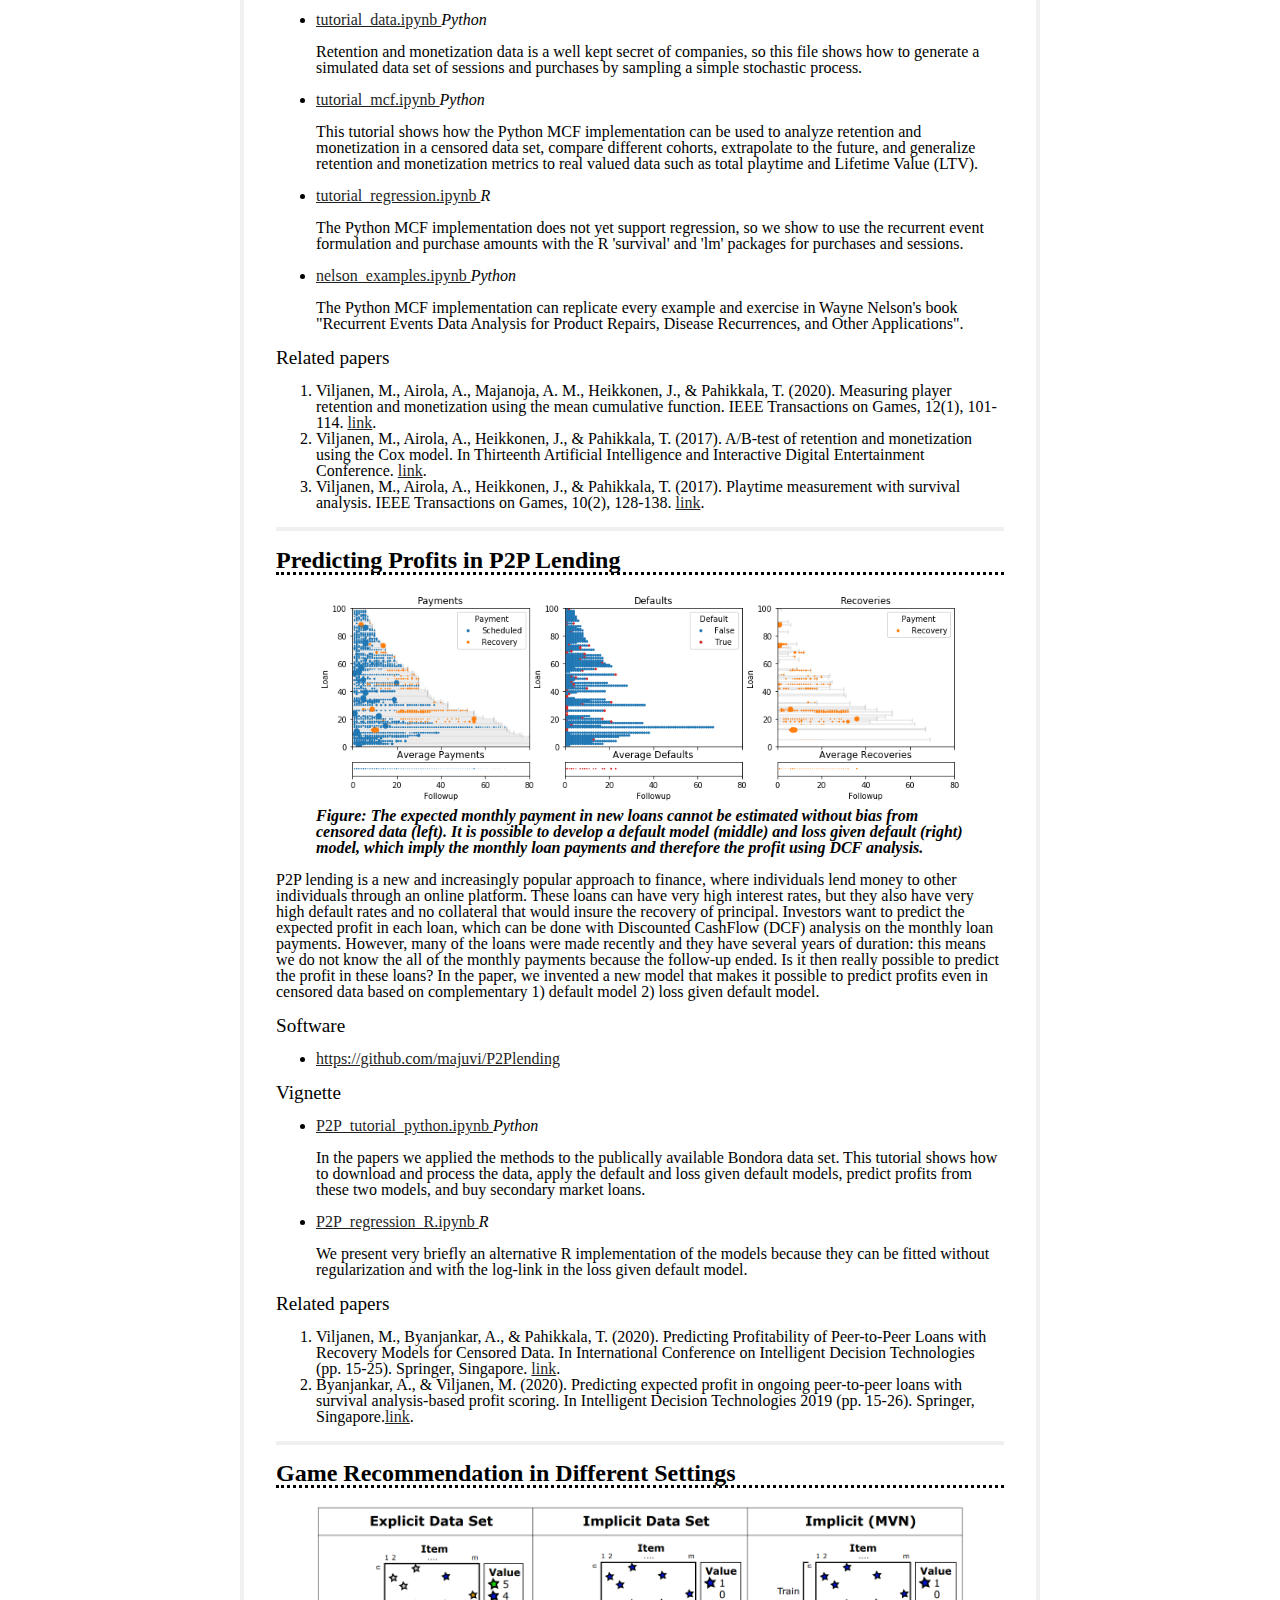
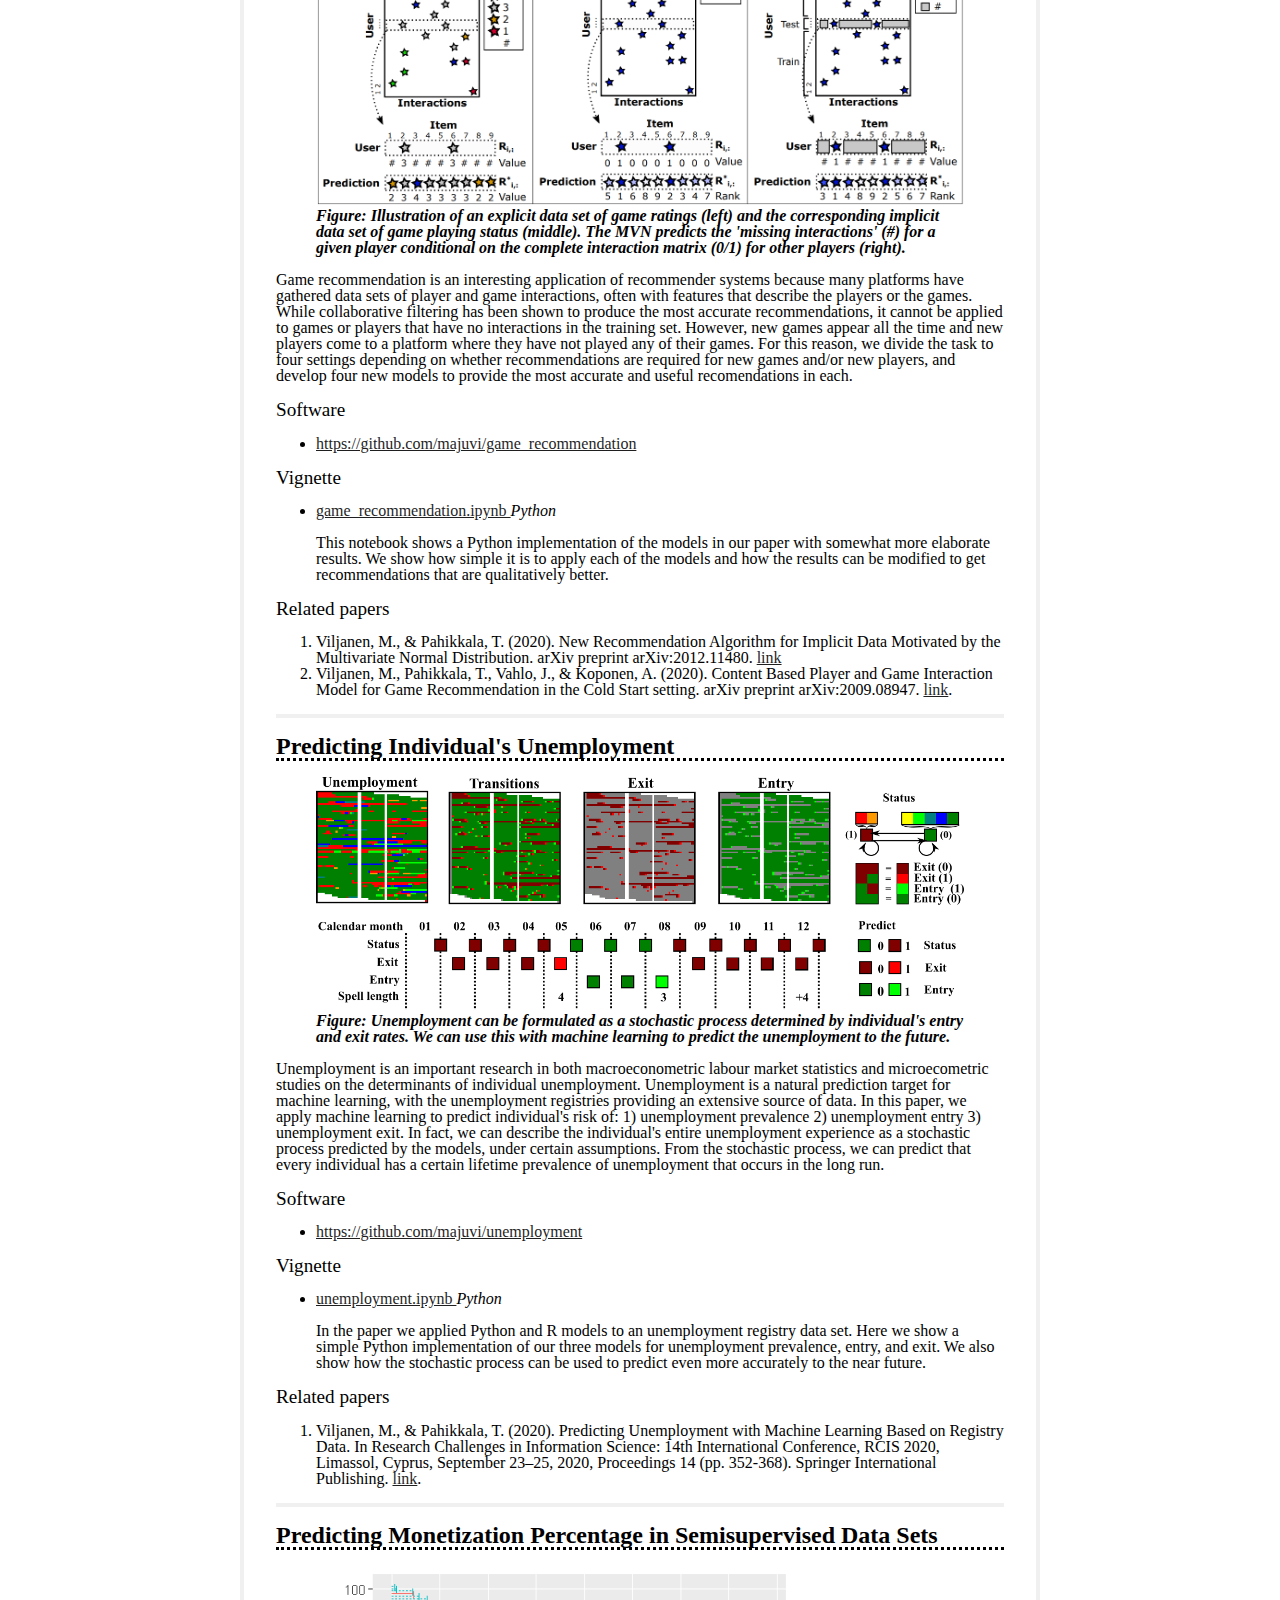
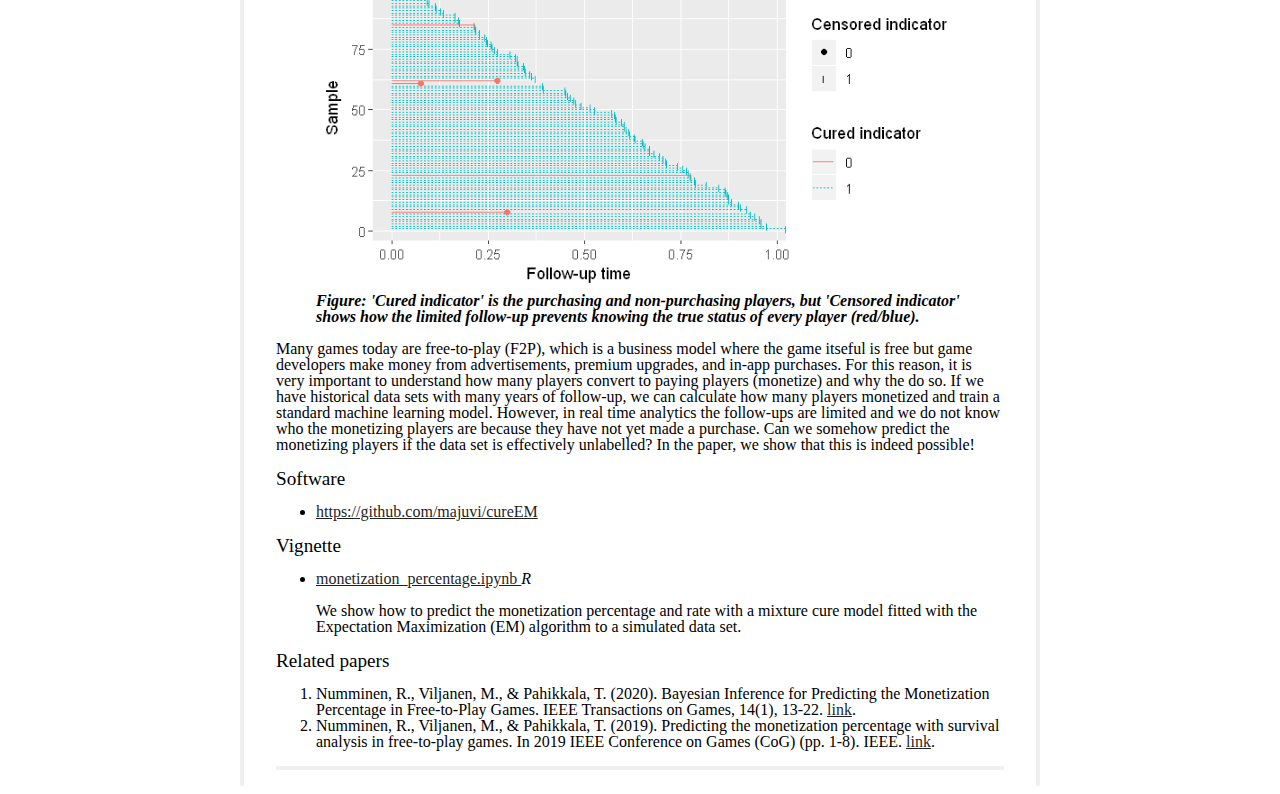
==== commit 46516bb7: "add projects" ====
--- a/research.html
+++ b/research.html
@@ -29,7 +29,7 @@
     </header>
     <main>
 
-        <!--
+        
         <section id="project_joint" class="project">
             <h1 class="project_title">A joint model for the estimation of species distributions and environmental characteristics from point-referenced data </h1>
             <figure>
@@ -50,7 +50,7 @@
             </ul>
             <h2 class="project_subtitle">Related papers</h2>
           <ol class="project_references">
-              <li>Viljanen, M., Tostrams, L., Schoffelen, N., van de Kassteele, J., Marshall, L., Moens, M., Beukema, W., &amp; Wamelink, W. (2023). A joint model for the estimation of species distributions and environmental characteristics from point-referenced data. <i>to appear</i> <a href="">link</a>.</li>
+              <li>Viljanen, M., Tostrams, L., Schoffelen, N., van de Kassteele, J., Marshall, L., Moens, M., Beukema, W., &amp; Wamelink, W. (2023). A joint model for the estimation of species distributions and environmental characteristics from point-referenced data. <i>draft</i> <a href="">link</a>.</li>
           </ol>
         </section>
         
@@ -74,7 +74,7 @@
               <li>Schlender, T., Viljanen, M., van Rijn, J. N., Mohr, F., Peijnenburg, W. J., Hoos, H. H., ... &amp; Wong, A. (2023). The Bigger Fish: A Comparison of Meta-Learning QSAR Models on Low-Resourced Aquatic Toxicity Regression Tasks. Environmental Science & Technology. <a href="https://pubs.acs.org/doi/full/10.1021/acs.est.3c00334">link</a></li>
           </ol>
         </section>
-        -->
+        
 
         <section id="project_llperm" class="project">
 
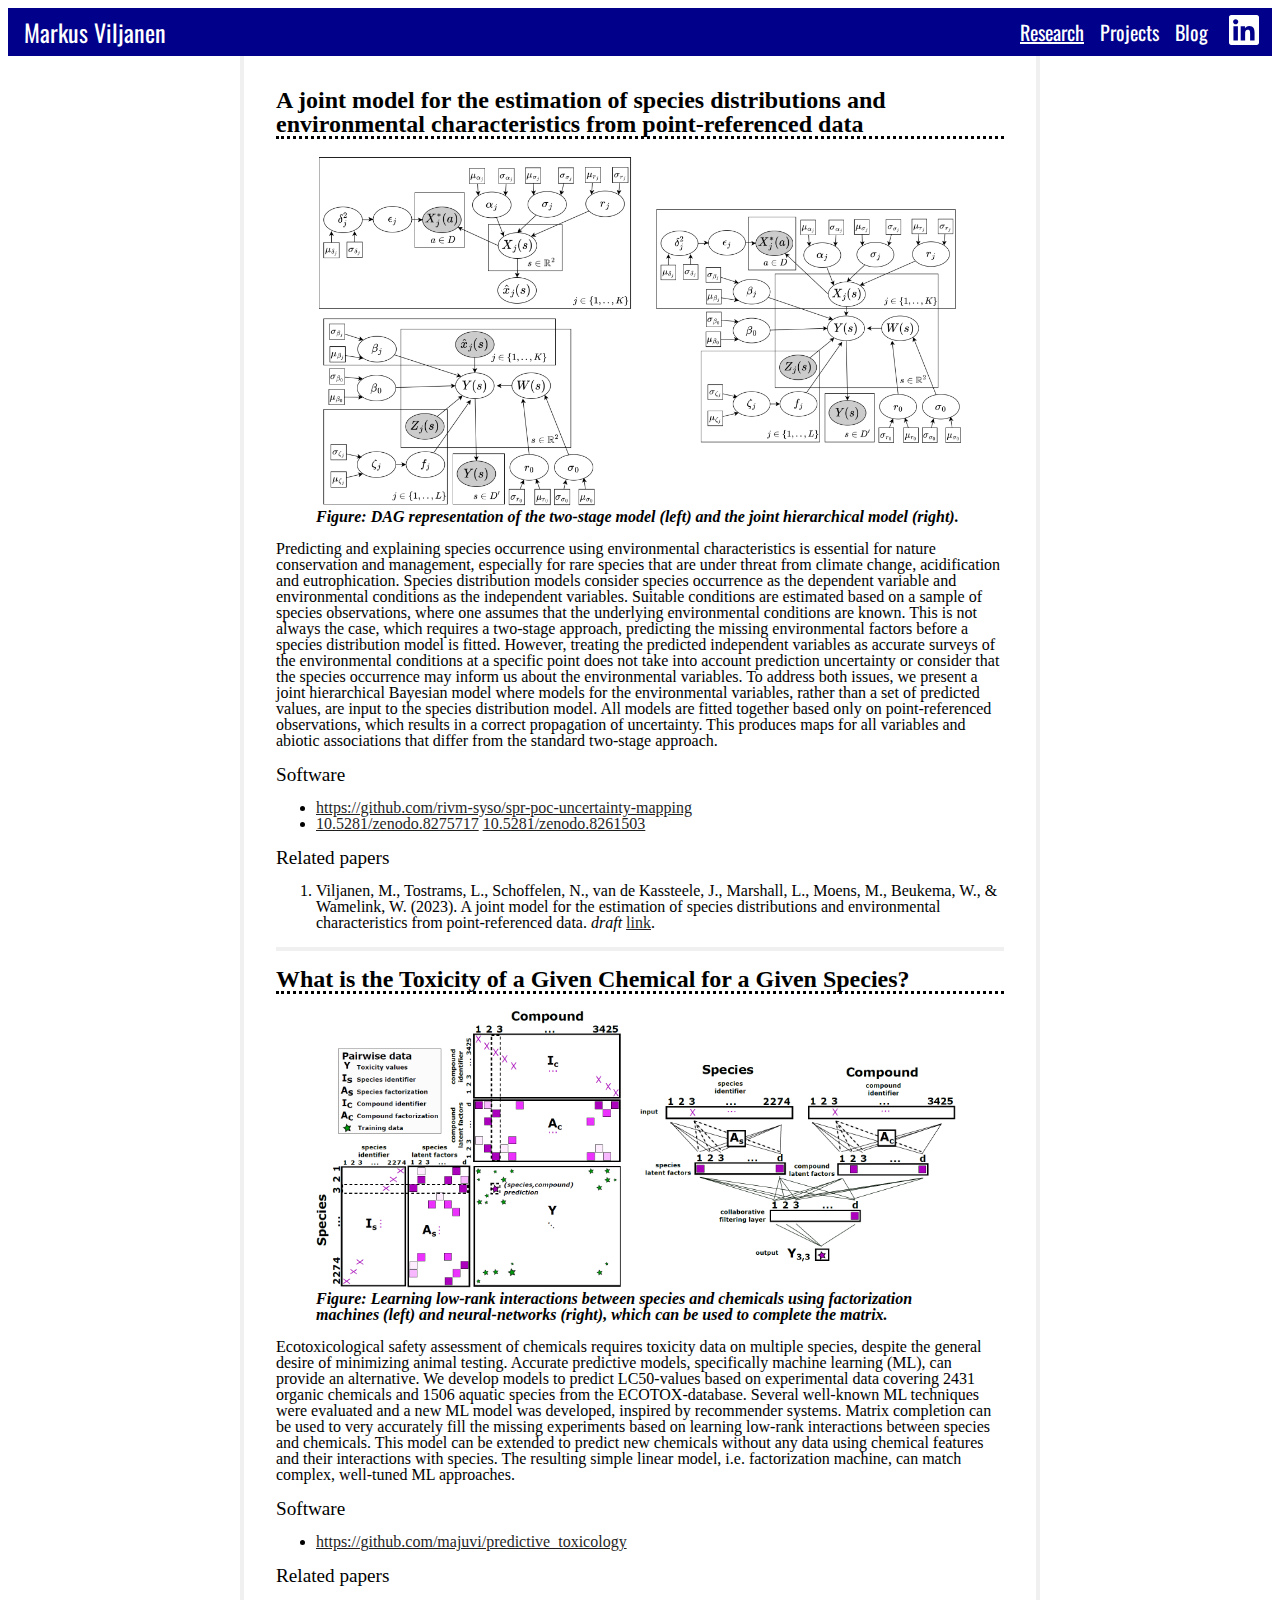
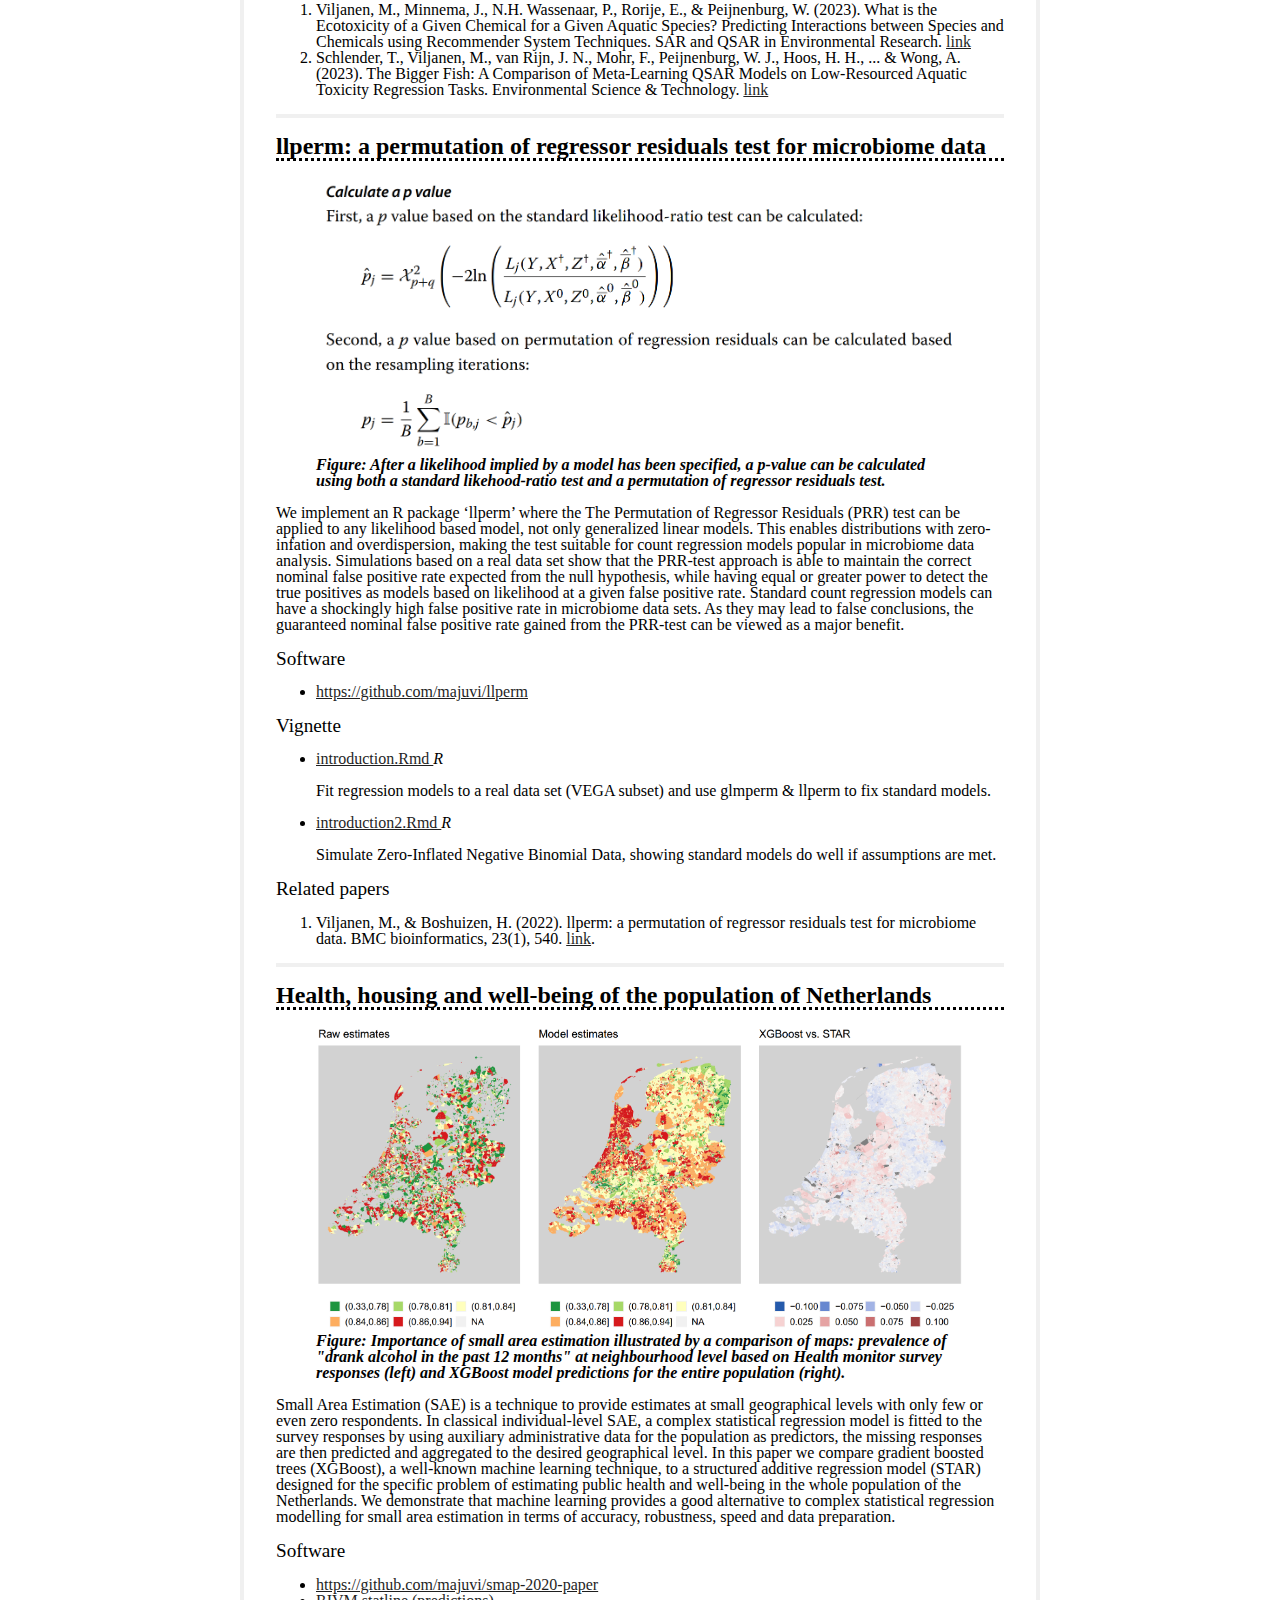
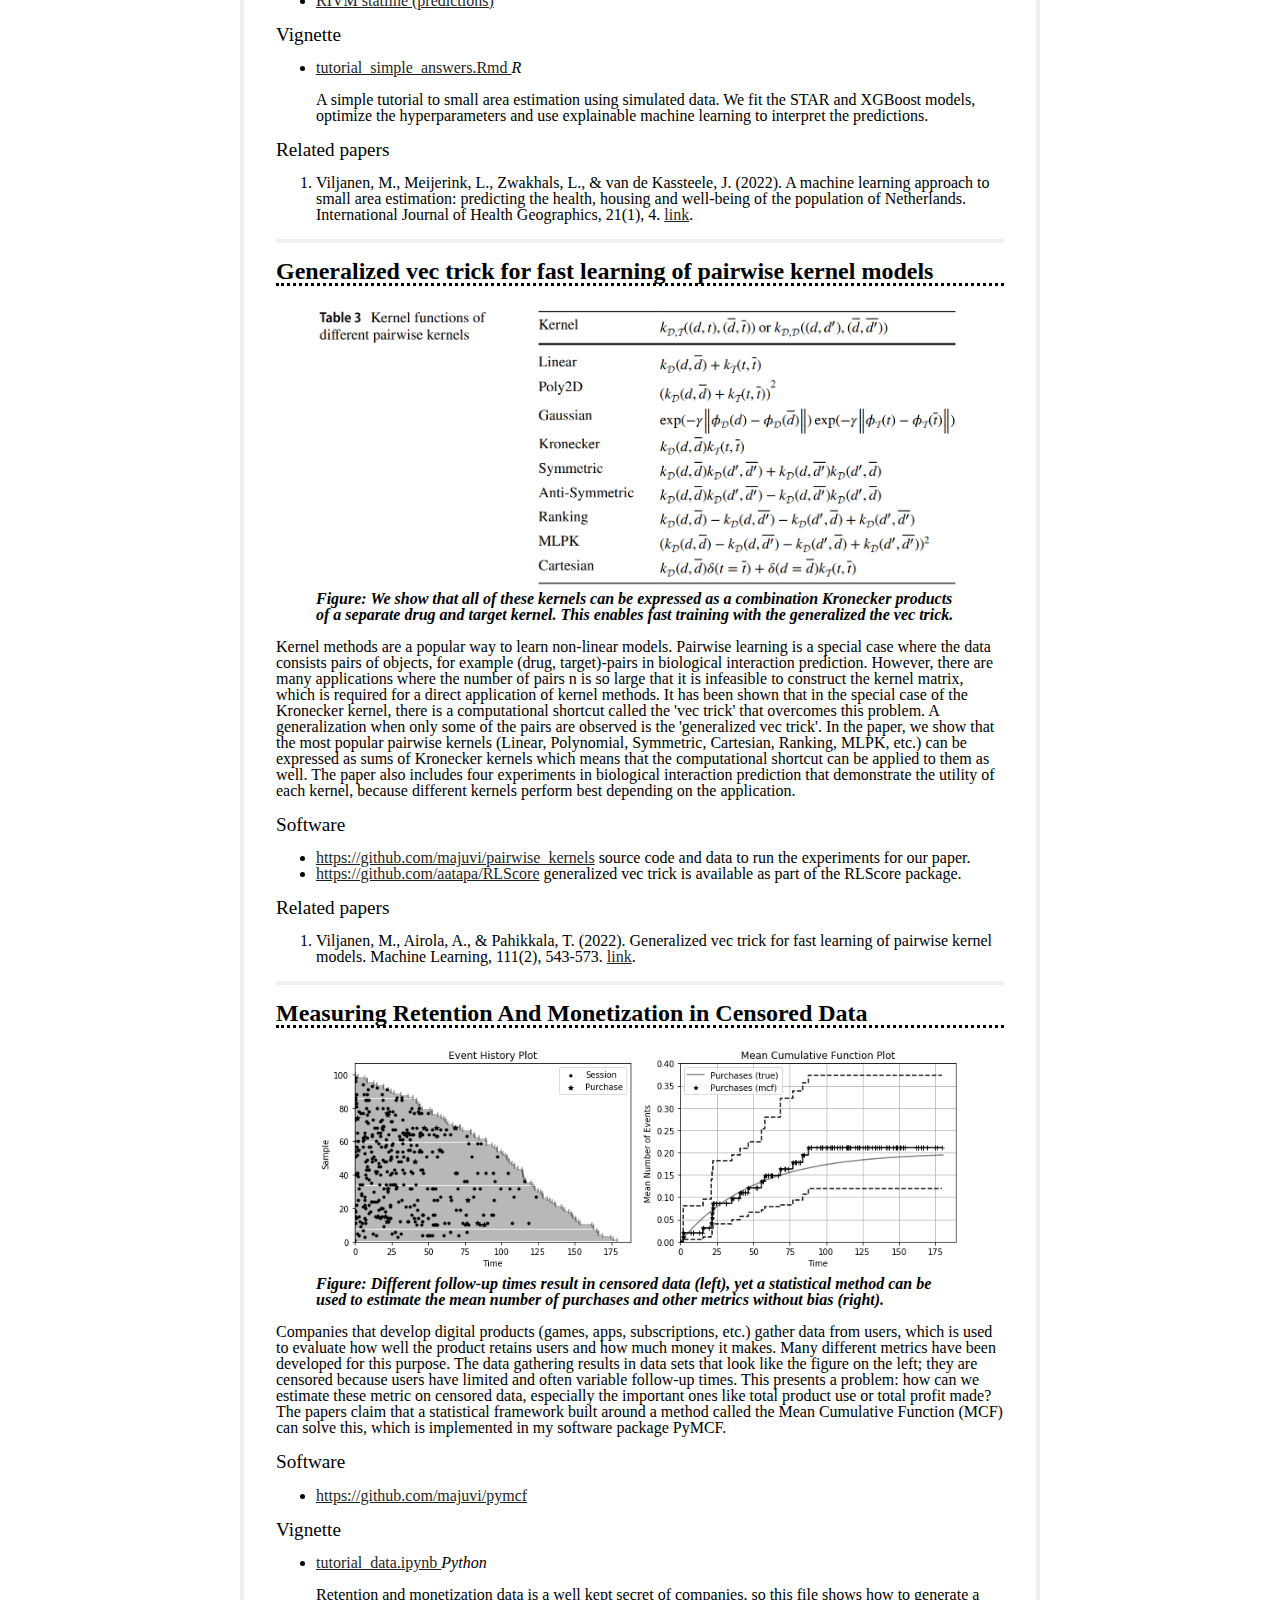
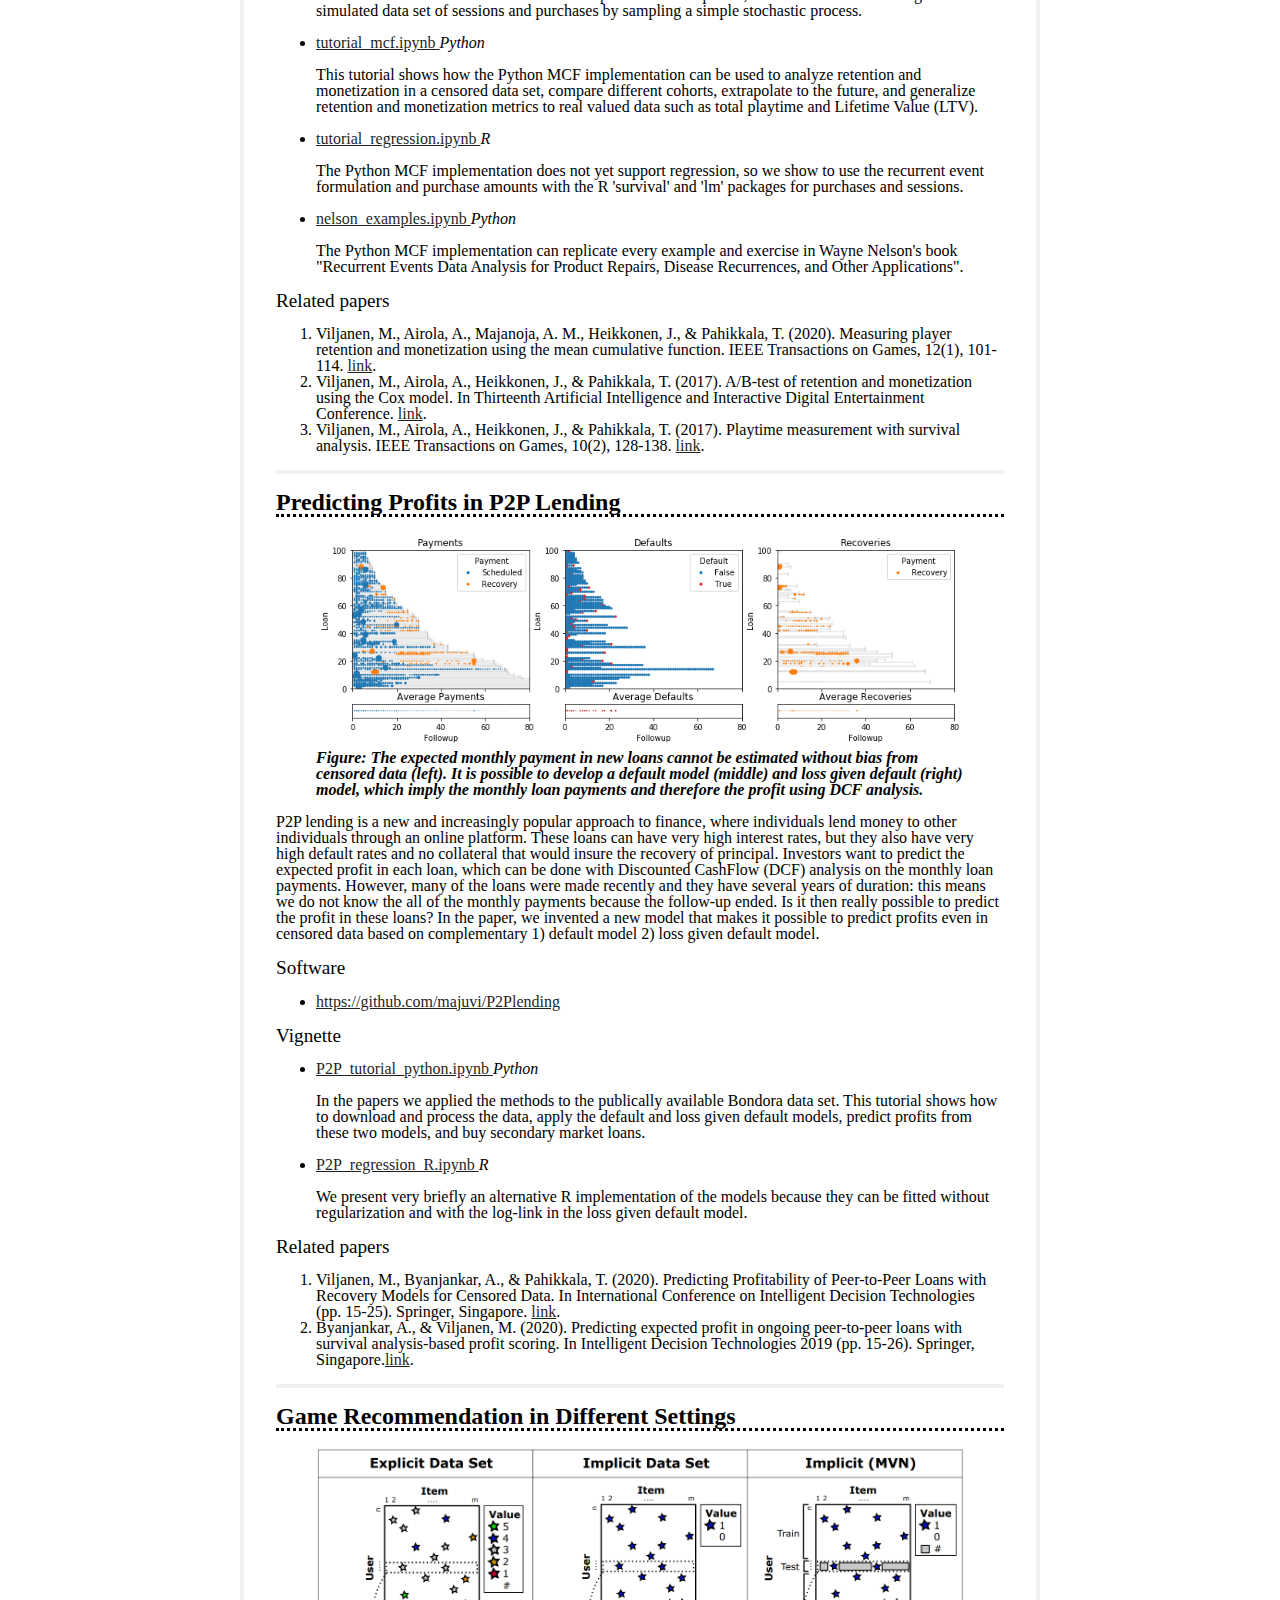
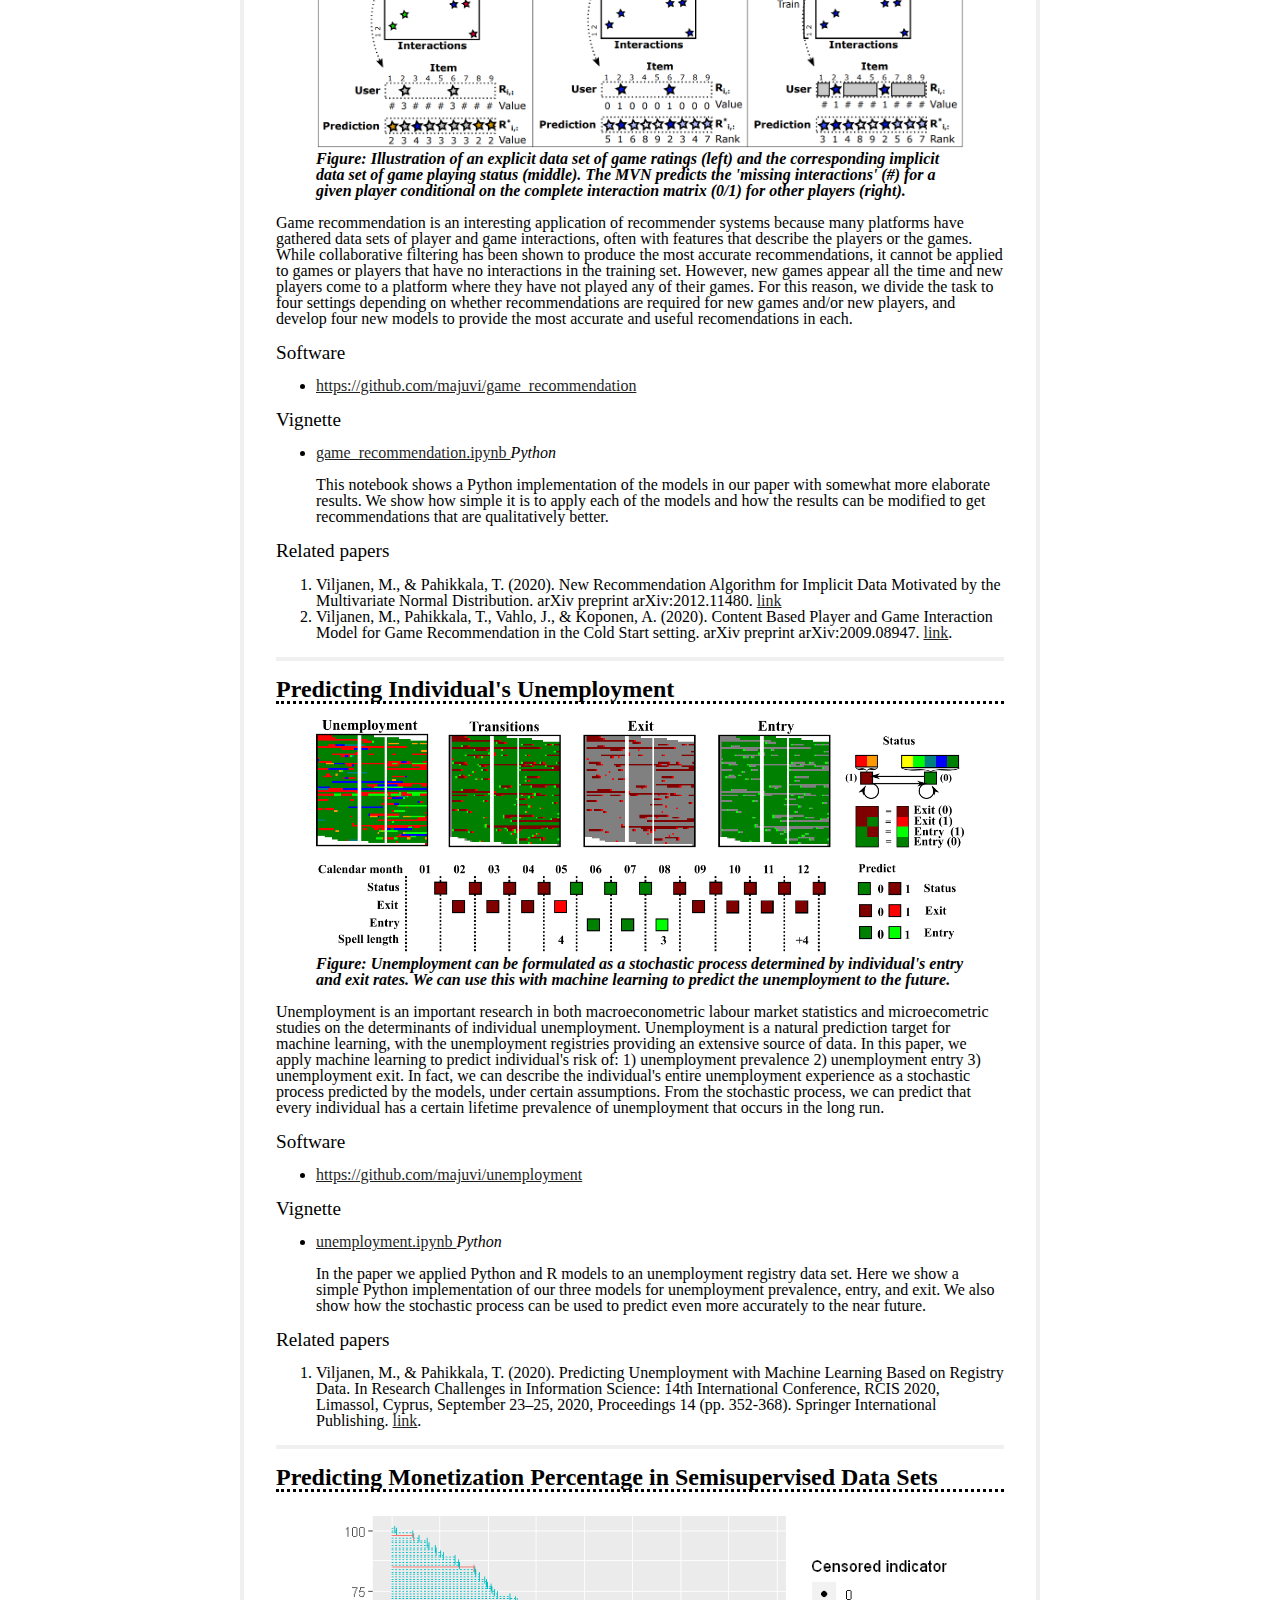
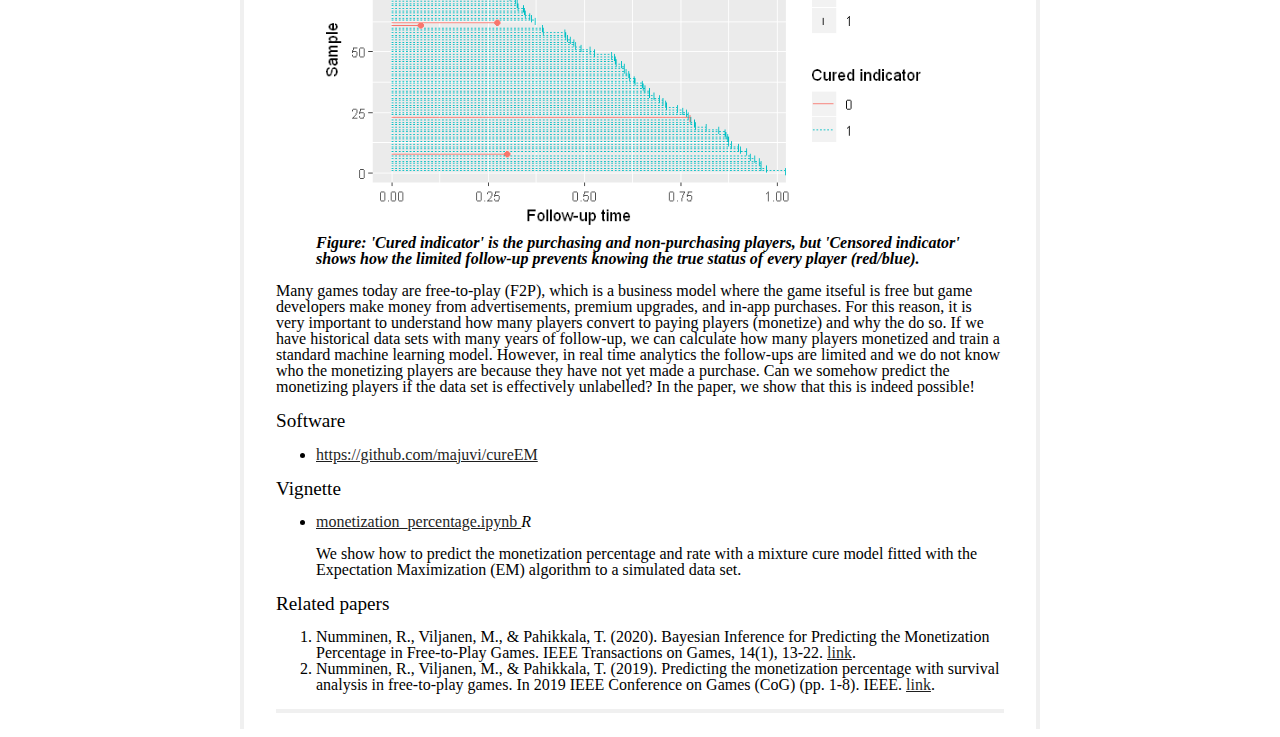
==== commit 3bef6e8e: "add link" ====
--- a/research.html
+++ b/research.html
@@ -33,8 +33,8 @@
         <section id="project_joint" class="project">
             <h1 class="project_title">A joint model for the estimation of species distributions and environmental characteristics from point-referenced data </h1>
             <figure>
-                <img class="project_img" src="img/bayes.png" alt=""/>
-                <figcaption class="project_caption"> Figure: Graphical representation of the nested hierarchical Bayesian model. </figcaption>
+                <img class="project_img" src="img/models.png" alt=""/>
+                <figcaption class="project_caption"> Figure: DAG representation of the two-stage model (left) and the joint hierarchical model (right). </figcaption>
             </figure>
             <p>
                 Predicting and explaining species occurrence using environmental characteristics is essential for nature conservation and management, especially for rare species that are under threat from climate change, acidification and eutrophication. Species distribution models consider species occurrence as the dependent variable and environmental conditions as the independent variables. Suitable conditions are estimated based on a sample of species observations, where one assumes that the underlying environmental conditions are known. This is not always the case, which requires a two-stage approach, predicting the missing environmental factors before a species distribution model is fitted. However, treating the predicted independent variables as accurate surveys of the environmental conditions at a specific point does not take into account prediction uncertainty or consider that the species occurrence may inform us about the environmental variables. To address both issues, we present a joint hierarchical Bayesian model where models for the environmental variables, rather than a set of predicted values, are input to the species distribution model. All models are fitted together based only on point-referenced observations, which results in a correct propagation of uncertainty. This produces maps for all variables and abiotic associations that differ from the standard two-stage approach. 
@@ -70,7 +70,7 @@
             </ul>
             <h2 class="project_subtitle">Related papers</h2>
           <ol class="project_references">
-              <li>Viljanen, M., Minnema, J., N.H. Wassenaar, P., Rorije, E., &amp; Peijnenburg, W. (2023). What is the Ecotoxicity of a Given Chemical for a Given Aquatic Species? Predicting Interactions between Species and Chemicals using Recommender System Techniques. SAR and QSAR in Environmental Research. <i>to appear</i>.</li>
+              <li>Viljanen, M., Minnema, J., N.H. Wassenaar, P., Rorije, E., &amp; Peijnenburg, W. (2023). What is the Ecotoxicity of a Given Chemical for a Given Aquatic Species? Predicting Interactions between Species and Chemicals using Recommender System Techniques. SAR and QSAR in Environmental Research. <a href="https://www.tandfonline.com/doi/full/10.1080/1062936X.2023.2254225">link</a></li>
               <li>Schlender, T., Viljanen, M., van Rijn, J. N., Mohr, F., Peijnenburg, W. J., Hoos, H. H., ... &amp; Wong, A. (2023). The Bigger Fish: A Comparison of Meta-Learning QSAR Models on Low-Resourced Aquatic Toxicity Regression Tasks. Environmental Science & Technology. <a href="https://pubs.acs.org/doi/full/10.1021/acs.est.3c00334">link</a></li>
           </ol>
         </section>
